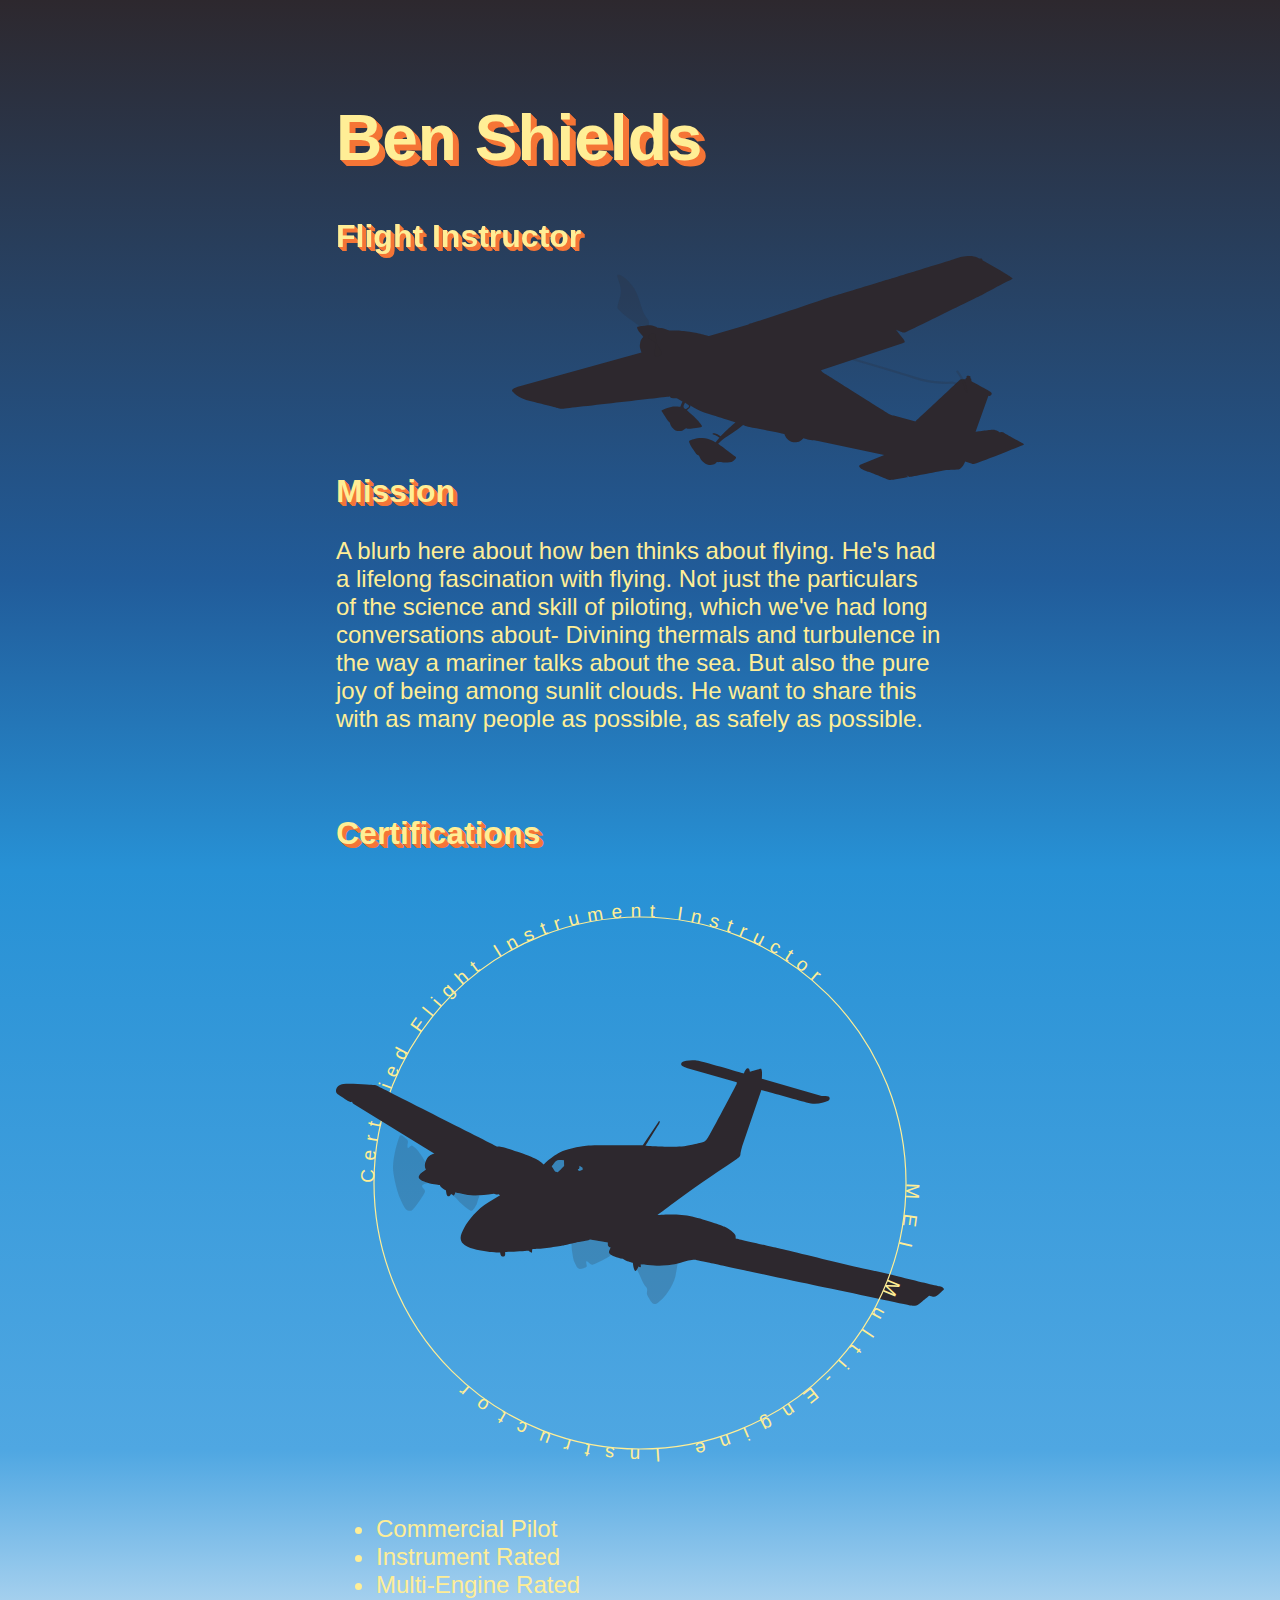
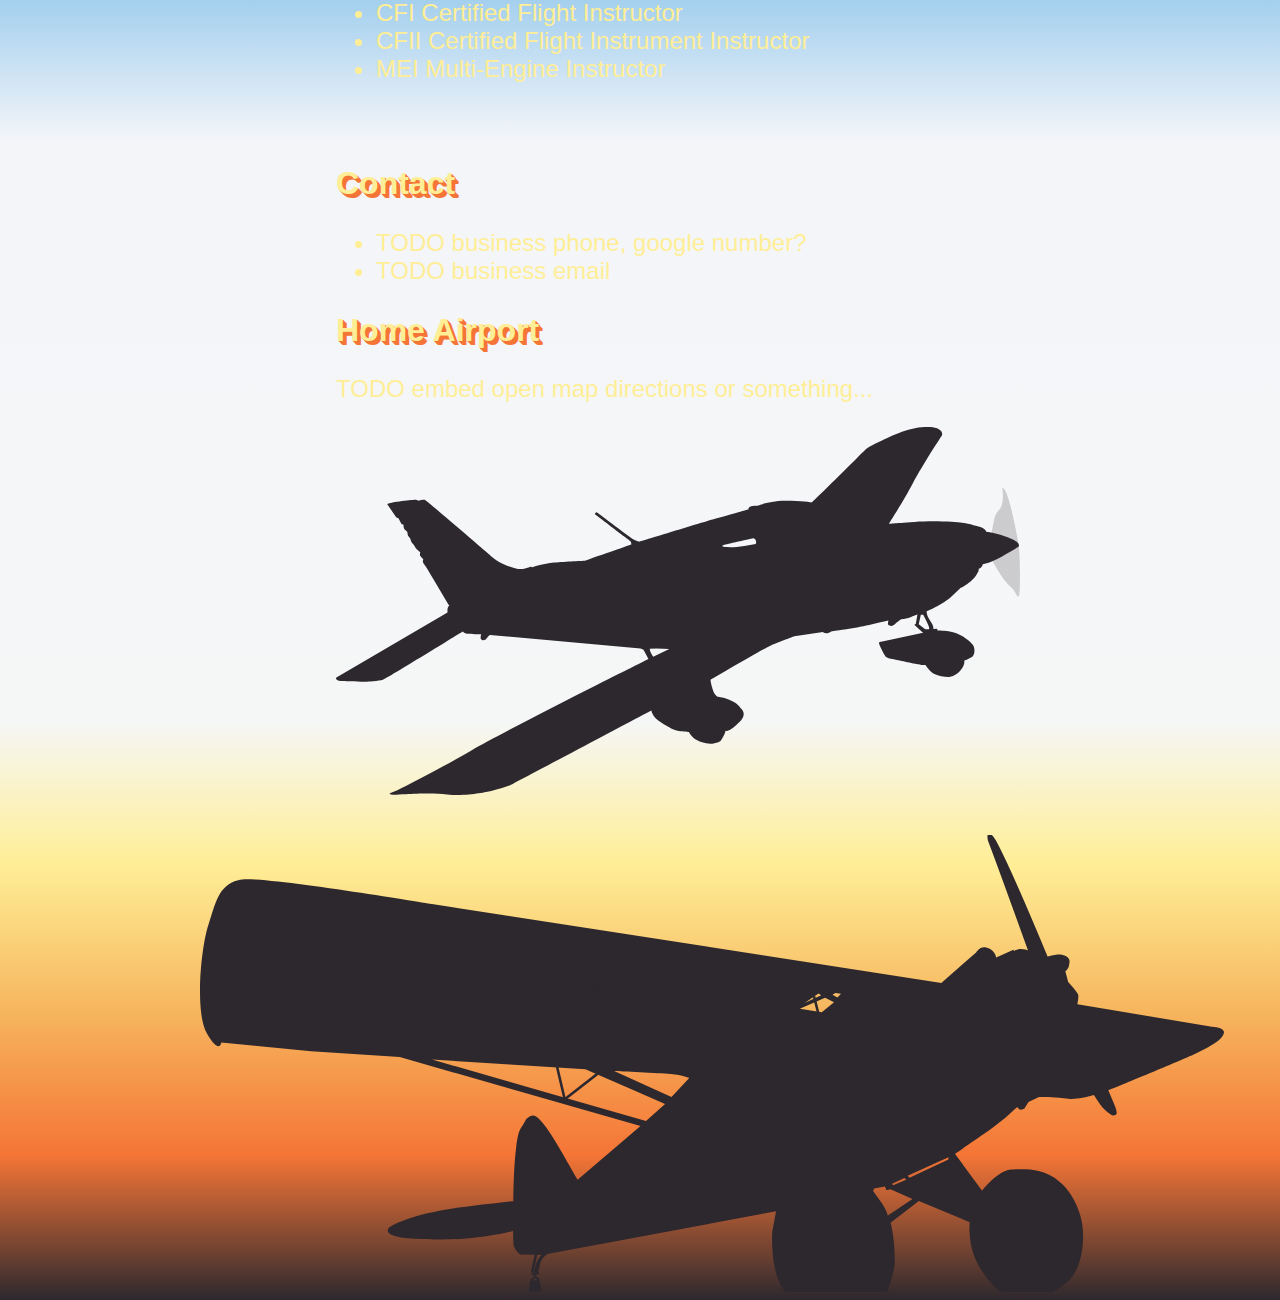
==== index.html @ d1dc974c "fiddling around" ====
<!DOCTYPE html>
<html>
    <head>
        <meta charset="utf-8">
        <title>Clouds</title>
        <script src="../d3/d3.min.js"></script>
        <link href="index.css" rel="stylesheet"></style>
    </head>

    <svg width="0" height="0"> 
        <filter id="cloud-light">
            <feTurbulence type="fractalNoise" baseFrequency=".01" numOctaves="4" seed="4"/>
            <feDisplacementMap in="SourceGraphic" scale="170" />
        </filter>
        <filter id="cloud-dim">
            <feTurbulence type="fractalNoise" baseFrequency=".01" numOctaves="2" seed="4"/>
            <feDisplacementMap in="SourceGraphic" scale="150" />
        </filter>
        <filter id="cloud-dark">
            <feTurbulence type="fractalNoise" baseFrequency=".01" numOctaves="1" seed="4"/>
            <feDisplacementMap in="SourceGraphic" scale="100" />
        </filter>
    </svg>
    


    <main>
        <header>
            <h1>Ben Shields</h1>
            <h2>Flight Instructor</h2>
            
            <div class="cloud light"></div>
            <div class="cloud dim"></div>

            <!-- <image class="flying" src="cessna-172-skyhawk.svg"></image> -->
        </header>
        
        <image class="flying" src="cessna-172-skyhawk.svg"></image>
        
        <section>
            <h2>Mission</h2>
            <p> A blurb here about how ben thinks about flying.
                He's had a lifelong fascination with flying.
                Not just the particulars of the science and skill of piloting, which we've had long conversations about-
                Divining thermals and turbulence in the way a mariner talks about the sea.
                But also the pure joy of being among sunlit clouds.
                He want to share this with as many people as possible, as safely as possible.
            </p>
        </section>

        <section class="certifications">
            <h2>Certifications</h2>
            <svg viewBox="0 0 512 512">
                <path id="uppercircle" d="M 32,256 A 80 80 45 0 1 480, 256"></path>
                
                <text x="0" y="20" textLength="100%">
                    <textPath href="#uppercircle" lengthAdjust="spacing">
                        Certified Flight Instrument Instructor
                    </textPath>
                </text>
                <image 
                    x="0", y="0",
                    width="100%", height="100%",
                    preserveAspectRatio="xMidYMid",
                    href="piper-pa-44-seminole.svg">

                </image>
                <path id="lowercircle" d="M 480,256 A 80 80 45 1 1 32,256"></path>
                <text x="0" y="20" textLength="100%">
                    <textPath href="#lowercircle" lengthAdjust="spacing">
                        MEI Multi-Engine Instructor
                    </textPath>
                </text>
                <defs>
                    <path id="test" d="M 6,10 A 6 4 10 1 1 14,10"></path>
                </defs>
            </svg>
            <ul>
                <li>Commercial Pilot</li>
                <li>Instrument Rated</li>
                <li>Multi-Engine Rated</li>
                <li>CFI Certified Flight Instructor</li>
                <li>CFII Certified Flight Instrument Instructor</li>
                <li>MEI Multi-Engine Instructor</li>
            </ul>
        </section>

        <!-- <image class="flying2" src="piper-pa-44-seminole.svg"></image> -->

        <section>
            <h2>Contact</h2>
            <ul>
                <li>TODO business phone, google number?</li>
                <li>TODO business email</li>
            </ul>
            <h2>Home Airport</h2>
            <p>TODO embed open map directions or something...</p>
            <image class="flying2" src="piper-PA28-181-archer.svg"></image>
        </section>
    </main>

    <footer>
        <image class="landed" src="piper-j3-cub.svg" ></image>
    </footer>

    <script type="module">
        //
    </script>
</html>
---- index.css ----
/* Cloud parameters */
:root {
    --cloud-size: 40vw;
    --cloud-period: 45000ms;
    --cloud-fluffy: 2em;
    --cloud-bright: #FFFF;
    --cloud-dim: #5557;
    /* --cloud-dim: #ffee96ff;
    --cloud-bright: #f5753677; */
}

/* */
main {
    font-family: Impact, Haettenschweiler, 'Arial Narrow Bold', sans-serif;
    color:#ffee96;
}
header, section {
    max-width: 38rem;
    padding: 2rem;
    margin: auto;
    padding-bottom: 0;
}/* thanks jrl.ninja */
header {
    position: sticky;
    top: 0;
    right: 0;
    margin-bottom: 10em;
}
footer {
    overflow: hidden;
}
h1 {
    font-style: bold, italic;
    text-shadow: #f57536 1px 1px, #f57536 2px 2px, #f57536 3px 3px, #f57536 4px 4px, #f57536 5px 5px, #f57536 6px 6px;
    font-size: 4em;
}
h2 {
    font-style: bold, italic;
    text-shadow: #f57536 1px 1px, #f57536 2px 2px, #f57536 3px 3px, #f57536 4px 4px;
    font-size: 2em;
}
p, ul {
    font-size: 1.5em;
}
body {
    /* width: 100vw; */
    background: linear-gradient(180deg,
        #2d282e 0%,
        #215c9a 20%,
        #2791d5 30%,
        #4fa7e2 50%,
        #f3f5f9 60%,
        #f5f7f7 80%,
        #ffee96 85%,
        #f6b65e 90%,
        #f57536 95%,
        #2d282e 100%
    );
    overflow-x: hidden;
}

/* SVG stuff */
.flying {
    width: 40vw;
    height: auto;
    position: absolute;
    right: 20vw;
    top: 20vw;
}
.flying {
    width: 40vw;
    height: auto;
    z-index: 1000;
}
.landed {
    width: 80vw;
    height: auto;
    position: relative;
    right: -15vw;
    bottom: -4vh;
}
textPath {
    fill : #ffee96;
}
path {
    fill: none;
    stroke: #ffee96;
}

/* The CSS part of the procedural single div cloud stuff */
/* Fair warning; these clouds hate your CPU and all it's little baby GPU cores. */
.cloud {
    border-radius: 50%;
    width: var(--cloud-size);
    height: calc( var(--cloud-size) * 0.5);
    position: absolute;
    top: 10vw;
    /* left: calc( var(--cloud-size) * -1.0); */
    /*- 100vw ); */
    z-index: 0;
    background-color: transparent;
}
.light {
    box-shadow: 100vw 0vw 2em 0px #FFF;
    filter: url(#cloud-light);
    animation-duration: var(--cloud-period);
    animation-name: drift;
    animation-iteration-count: infinite;
    animation-timing-function: linear;
}
@keyframes drift {
    from {
        box-shadow: 50vw 0vw 2em 0px var(--cloud-bright);
        left: -50vw;
        /* left: calc( var(--cloud-size) * -1.0 ); */
    }
    to {
        box-shadow: 100vw 0vw 2em 0px var(--cloud-bright);
        left: 0vw;
        /* left: calc( 70vw + var(--cloud-size) ); */
    }
}
.dim {
    /* box-shadow: 100vw 5vw 2em -60px #7777; */
    filter: url(#cloud-dim);
    animation-duration: var(--cloud-period);
    animation-name: dim-drift;
    animation-iteration-count: infinite;
    animation-timing-function: linear;
}
@keyframes dim-drift {
    from {
        box-shadow: 50vw 5vw 2em -60px var(--cloud-dim);
        left: -50vw;
    }
    to {
        box-shadow: 100vw 5vw 2em -60px var(--cloud-dim);
        left: 0vw
    }
}
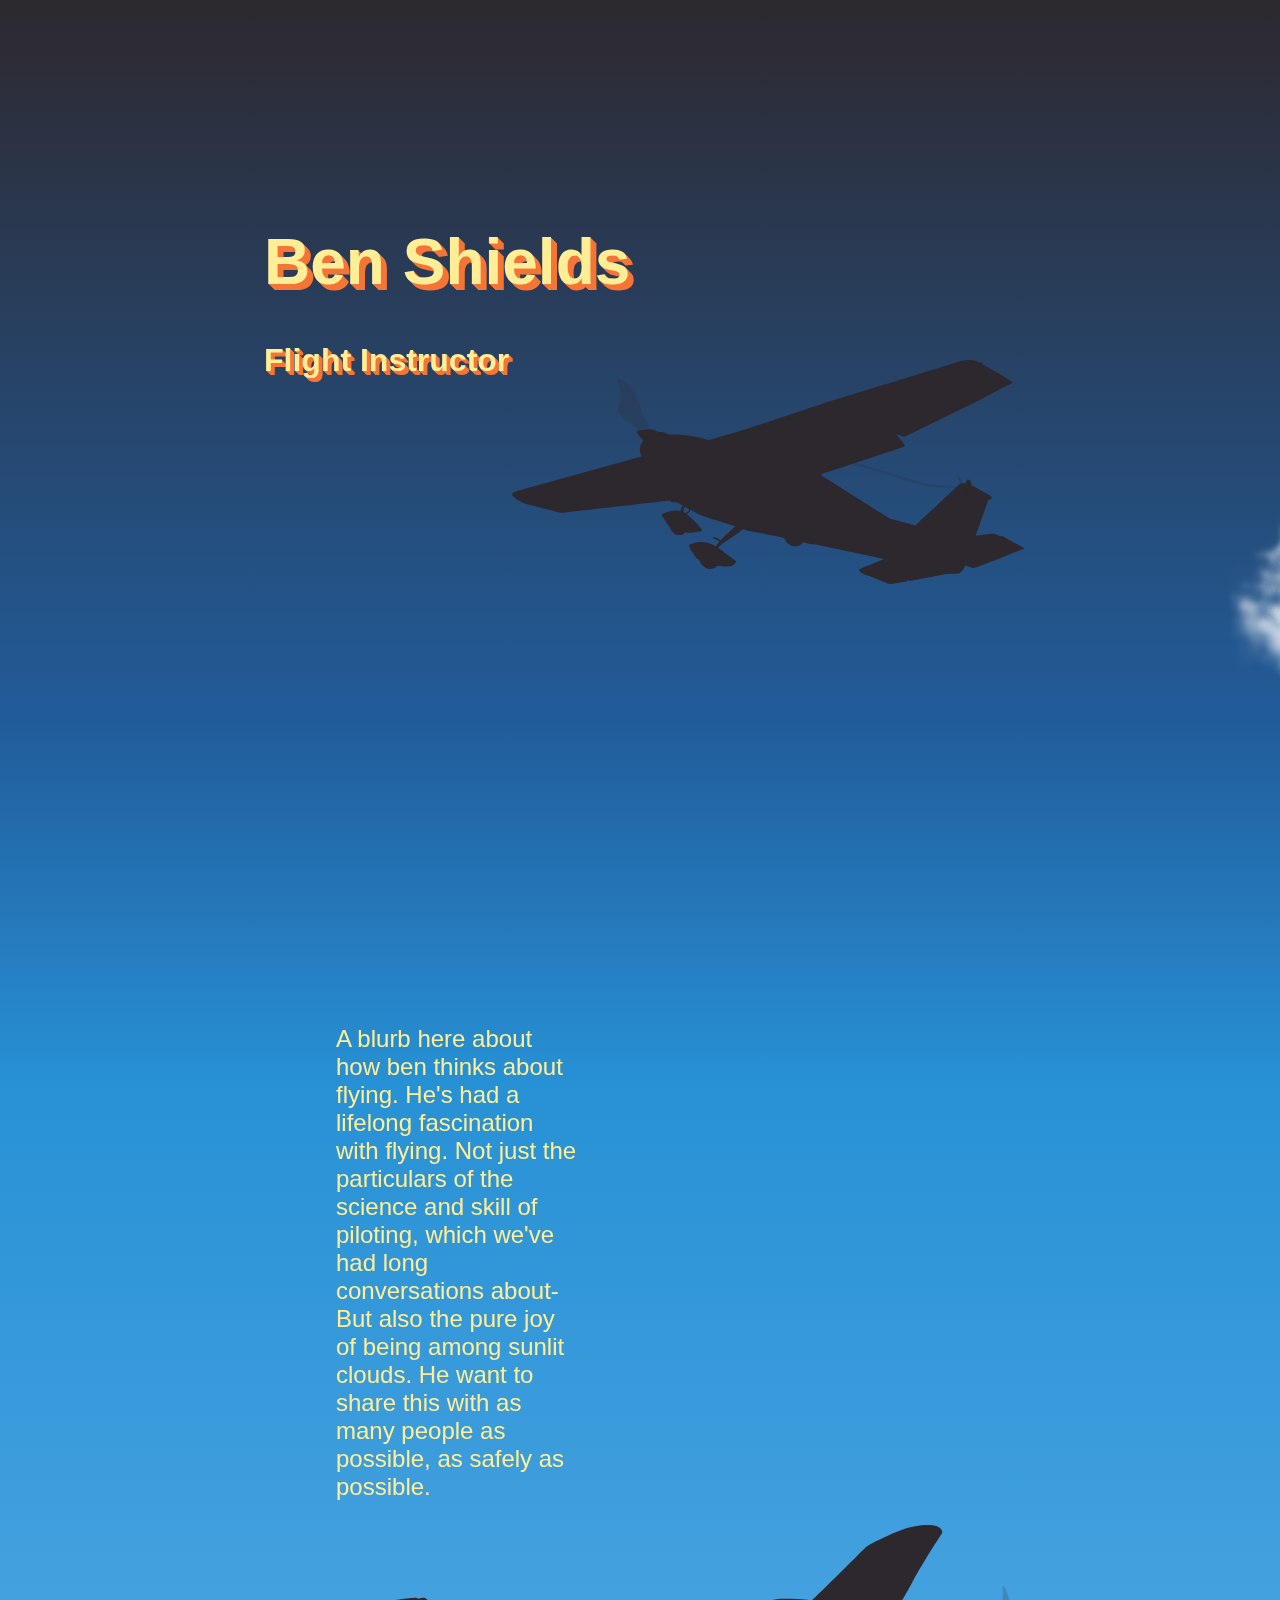
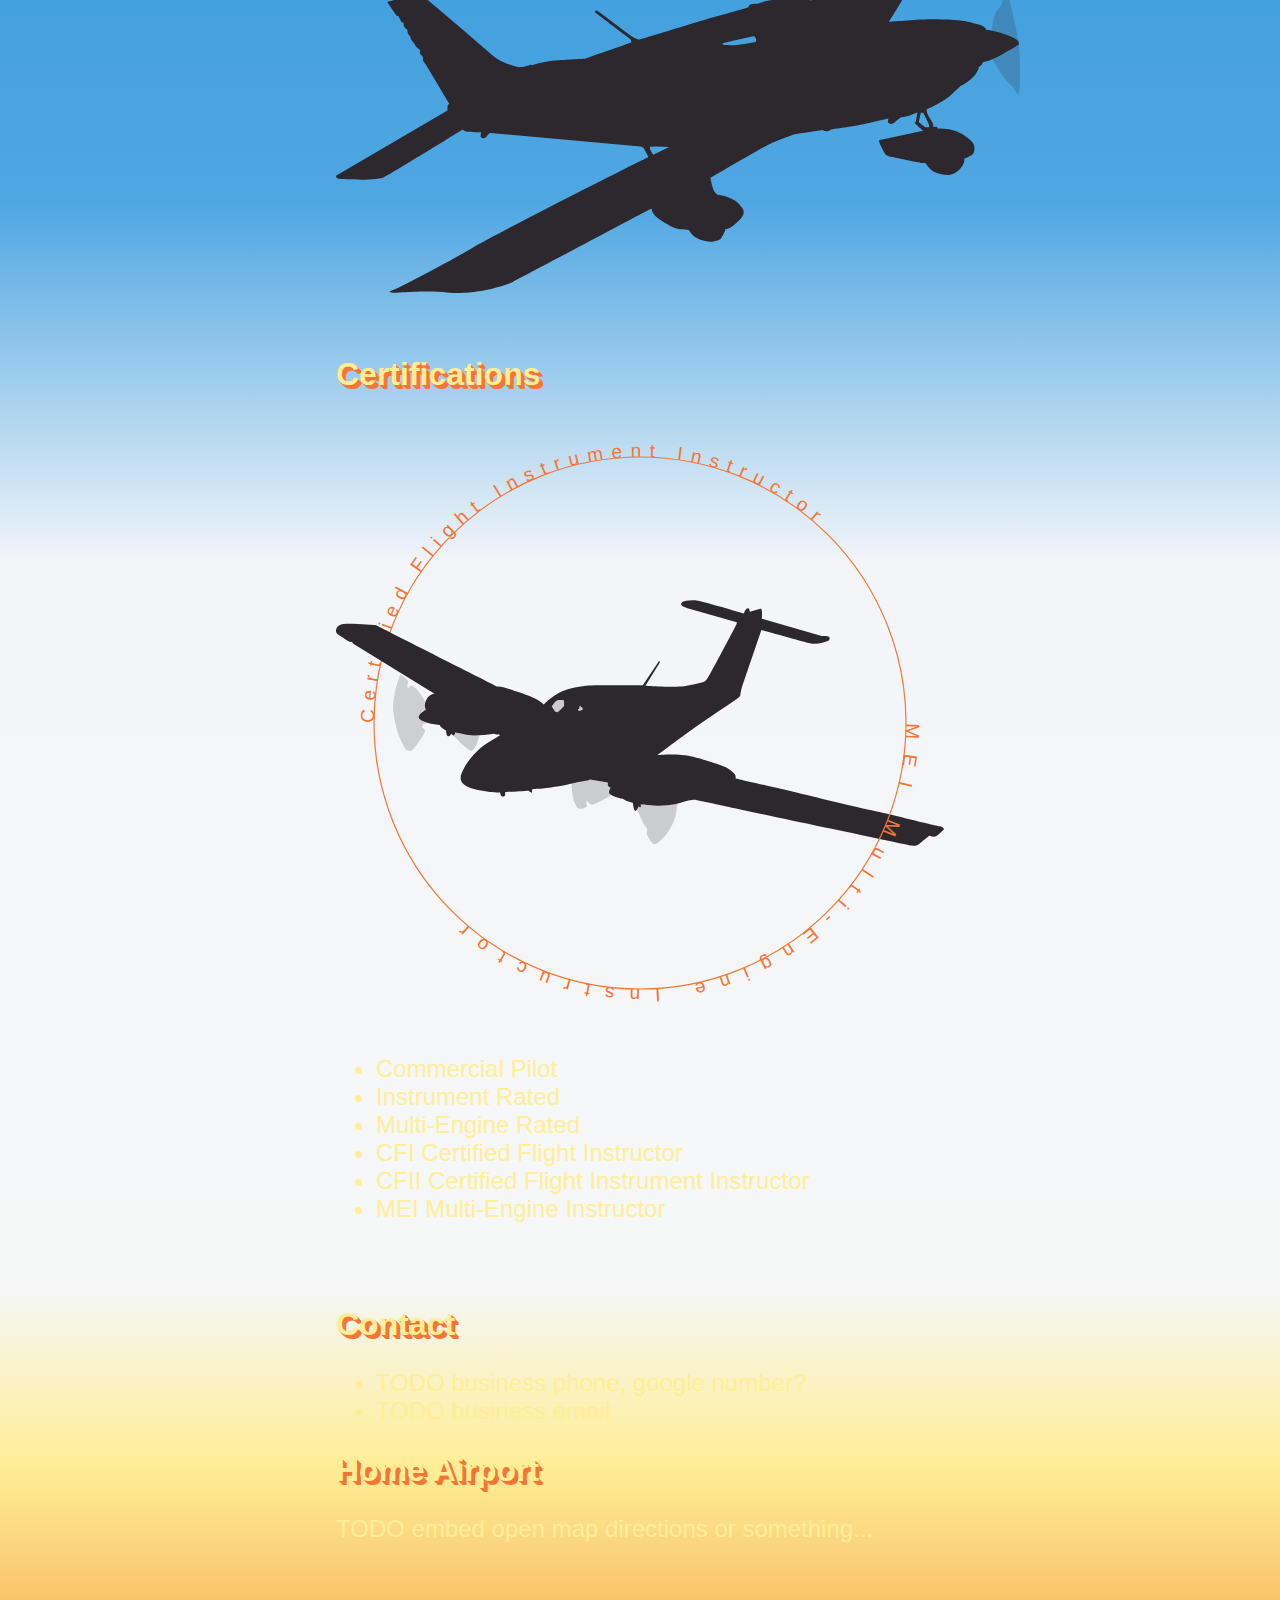
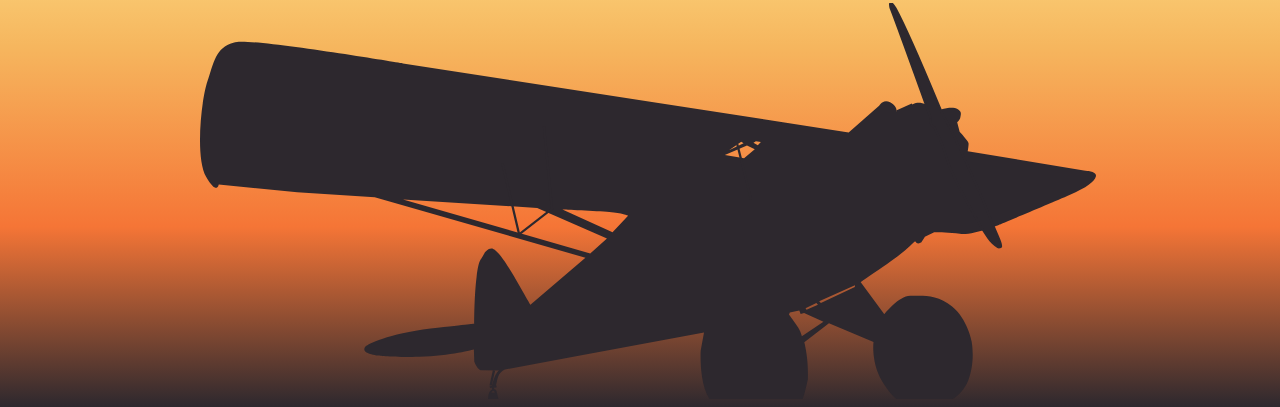
==== commit ae34e735: "full screen header, fiddling" ====
--- a/index.html
+++ b/index.html
@@ -26,38 +26,41 @@
 
     <main>
         <header>
-            <h1>Ben Shields</h1>
-            <h2>Flight Instructor</h2>
+            
+            <div class="title">
+                <h1>Ben Shields</h1>
+                <h2>Flight Instructor</h2>
+            </div>
             
             <div class="cloud light"></div>
             <div class="cloud dim"></div>
-
-            <!-- <image class="flying" src="cessna-172-skyhawk.svg"></image> -->
+            <a href="#mission">
+                <image src="cessna-172-skyhawk.svg"></image>
+            </a>
         </header>
-        
-        <image class="flying" src="cessna-172-skyhawk.svg"></image>
-        
-        <section>
-            <h2>Mission</h2>
+                
+        <section id="mission">
+            <!-- <h2>Mission</h2> -->
             <p> A blurb here about how ben thinks about flying.
                 He's had a lifelong fascination with flying.
                 Not just the particulars of the science and skill of piloting, which we've had long conversations about-
-                Divining thermals and turbulence in the way a mariner talks about the sea.
                 But also the pure joy of being among sunlit clouds.
                 He want to share this with as many people as possible, as safely as possible.
             </p>
+            <image src="piper-PA28-181-archer.svg"></image>
         </section>
 
         <section class="certifications">
             <h2>Certifications</h2>
             <svg viewBox="0 0 512 512">
+
                 <path id="uppercircle" d="M 32,256 A 80 80 45 0 1 480, 256"></path>
-                
                 <text x="0" y="20" textLength="100%">
                     <textPath href="#uppercircle" lengthAdjust="spacing">
                         Certified Flight Instrument Instructor
                     </textPath>
                 </text>
+                
                 <image 
                     x="0", y="0",
                     width="100%", height="100%",
@@ -65,16 +68,15 @@
                     href="piper-pa-44-seminole.svg">
 
                 </image>
+                
                 <path id="lowercircle" d="M 480,256 A 80 80 45 1 1 32,256"></path>
                 <text x="0" y="20" textLength="100%">
                     <textPath href="#lowercircle" lengthAdjust="spacing">
                         MEI Multi-Engine Instructor
                     </textPath>
                 </text>
-                <defs>
-                    <path id="test" d="M 6,10 A 6 4 10 1 1 14,10"></path>
-                </defs>
             </svg>
+
             <ul>
                 <li>Commercial Pilot</li>
                 <li>Instrument Rated</li>
@@ -85,9 +87,7 @@
             </ul>
         </section>
 
-        <!-- <image class="flying2" src="piper-pa-44-seminole.svg"></image> -->
-
-        <section>
+        <section id="contact">
             <h2>Contact</h2>
             <ul>
                 <li>TODO business phone, google number?</li>
@@ -95,12 +95,11 @@
             </ul>
             <h2>Home Airport</h2>
             <p>TODO embed open map directions or something...</p>
-            <image class="flying2" src="piper-PA28-181-archer.svg"></image>
         </section>
     </main>
 
     <footer>
-        <image class="landed" src="piper-j3-cub.svg" ></image>
+        <image src="piper-j3-cub.svg" ></image>
     </footer>
 
     <script type="module">
--- a/index.css
+++ b/index.css
@@ -8,36 +8,99 @@
     /* --cloud-dim: #ffee96ff;
     --cloud-bright: #f5753677; */
 }
-
-/* */
-main {
+html {
+    scroll-behavior: smooth;
     font-family: Impact, Haettenschweiler, 'Arial Narrow Bold', sans-serif;
     color:#ffee96;
+    
 }
-header, section {
+section {
     max-width: 38rem;
     padding: 2rem;
     margin: auto;
     padding-bottom: 0;
 }/* thanks jrl.ninja */
+
+/* header */
 header {
+    width: 100%;
+    height: 100vh;
+}
+header > div.title {
     position: sticky;
-    top: 0;
+    top: 25vh;
+    margin-left: 20vw; /* left: 20vw; */
+    z-index: 2;
+}
+/* add cloud in front */
+header img {
+    position:absolute;
+    top: 40vh;
+    left: 40vw;
+    z-index: 4;
+    width: 40vw;
+    height: auto;
+    animation-duration: 5000ms;
+    animation-name: floating;
+    animation-iteration-count: infinite;
+    animation-timing-function: ease-in-out;
+    animation-direction: alternate-reverse;
+}
+@keyframes floating {
+    from {top: 40vh;}
+    50% {top: 42vh;}
+    to {top: 40vh;}
+}
+/* add cloud in back */
+
+/* mission statement */
+section#mission > p {
+    /* border-radius: 50%;
+    color: #2d282e;
+    background-color: #ffee96;
+    border-color: #f57536;
+    border-style: solid;
+    border-width: 0 1rem 1rem 0; */
+    position: relative;
+    left: 0;
+    top:0;
+    width:40%;
+    z-index: 2;
+}
+section#mission > img {
+    position: relative;
     right: 0;
-    margin-bottom: 10em;
+    bottom: 0;
+    z-index: 1;
+
 }
-footer {
-    overflow: hidden;
+textPath {
+    fill : #f57536;
 }
+path {
+    fill: none;
+    stroke: #f57536;
+}
+
 h1 {
     font-style: bold, italic;
-    text-shadow: #f57536 1px 1px, #f57536 2px 2px, #f57536 3px 3px, #f57536 4px 4px, #f57536 5px 5px, #f57536 6px 6px;
     font-size: 4em;
+    text-shadow: 
+        #f57536 1px 1px,
+        #f57536 2px 2px,
+        #f57536 3px 3px,
+        #f57536 4px 4px,
+        #f57536 5px 5px,
+        #f57536 6px 6px;
 }
 h2 {
     font-style: bold, italic;
-    text-shadow: #f57536 1px 1px, #f57536 2px 2px, #f57536 3px 3px, #f57536 4px 4px;
     font-size: 2em;
+    text-shadow:
+        #f57536 1px 1px,
+        #f57536 2px 2px,
+        #f57536 3px 3px,
+        #f57536 4px 4px;
 }
 p, ul {
     font-size: 1.5em;
@@ -56,35 +119,19 @@
         #f57536 95%,
         #2d282e 100%
     );
+    scroll-behavior: smooth;
     overflow-x: hidden;
 }
 
-/* SVG stuff */
-.flying {
-    width: 40vw;
-    height: auto;
-    position: absolute;
-    right: 20vw;
-    top: 20vw;
+footer {
+    overflow: hidden;
 }
-.flying {
-    width: 40vw;
-    height: auto;
-    z-index: 1000;
-}
-.landed {
-    width: 80vw;
+footer > img {
+    width: 70vw;
     height: auto;
     position: relative;
-    right: -15vw;
+    left: 15vw;
     bottom: -4vh;
-}
-textPath {
-    fill : #ffee96;
-}
-path {
-    fill: none;
-    stroke: #ffee96;
 }
 
 /* The CSS part of the procedural single div cloud stuff */
@@ -94,7 +141,7 @@
     width: var(--cloud-size);
     height: calc( var(--cloud-size) * 0.5);
     position: absolute;
-    top: 10vw;
+    top: 40vw;
     /* left: calc( var(--cloud-size) * -1.0); */
     /*- 100vw ); */
     z-index: 0;
@@ -137,4 +184,4 @@
         box-shadow: 100vw 5vw 2em -60px var(--cloud-dim);
         left: 0vw
     }
-}+}
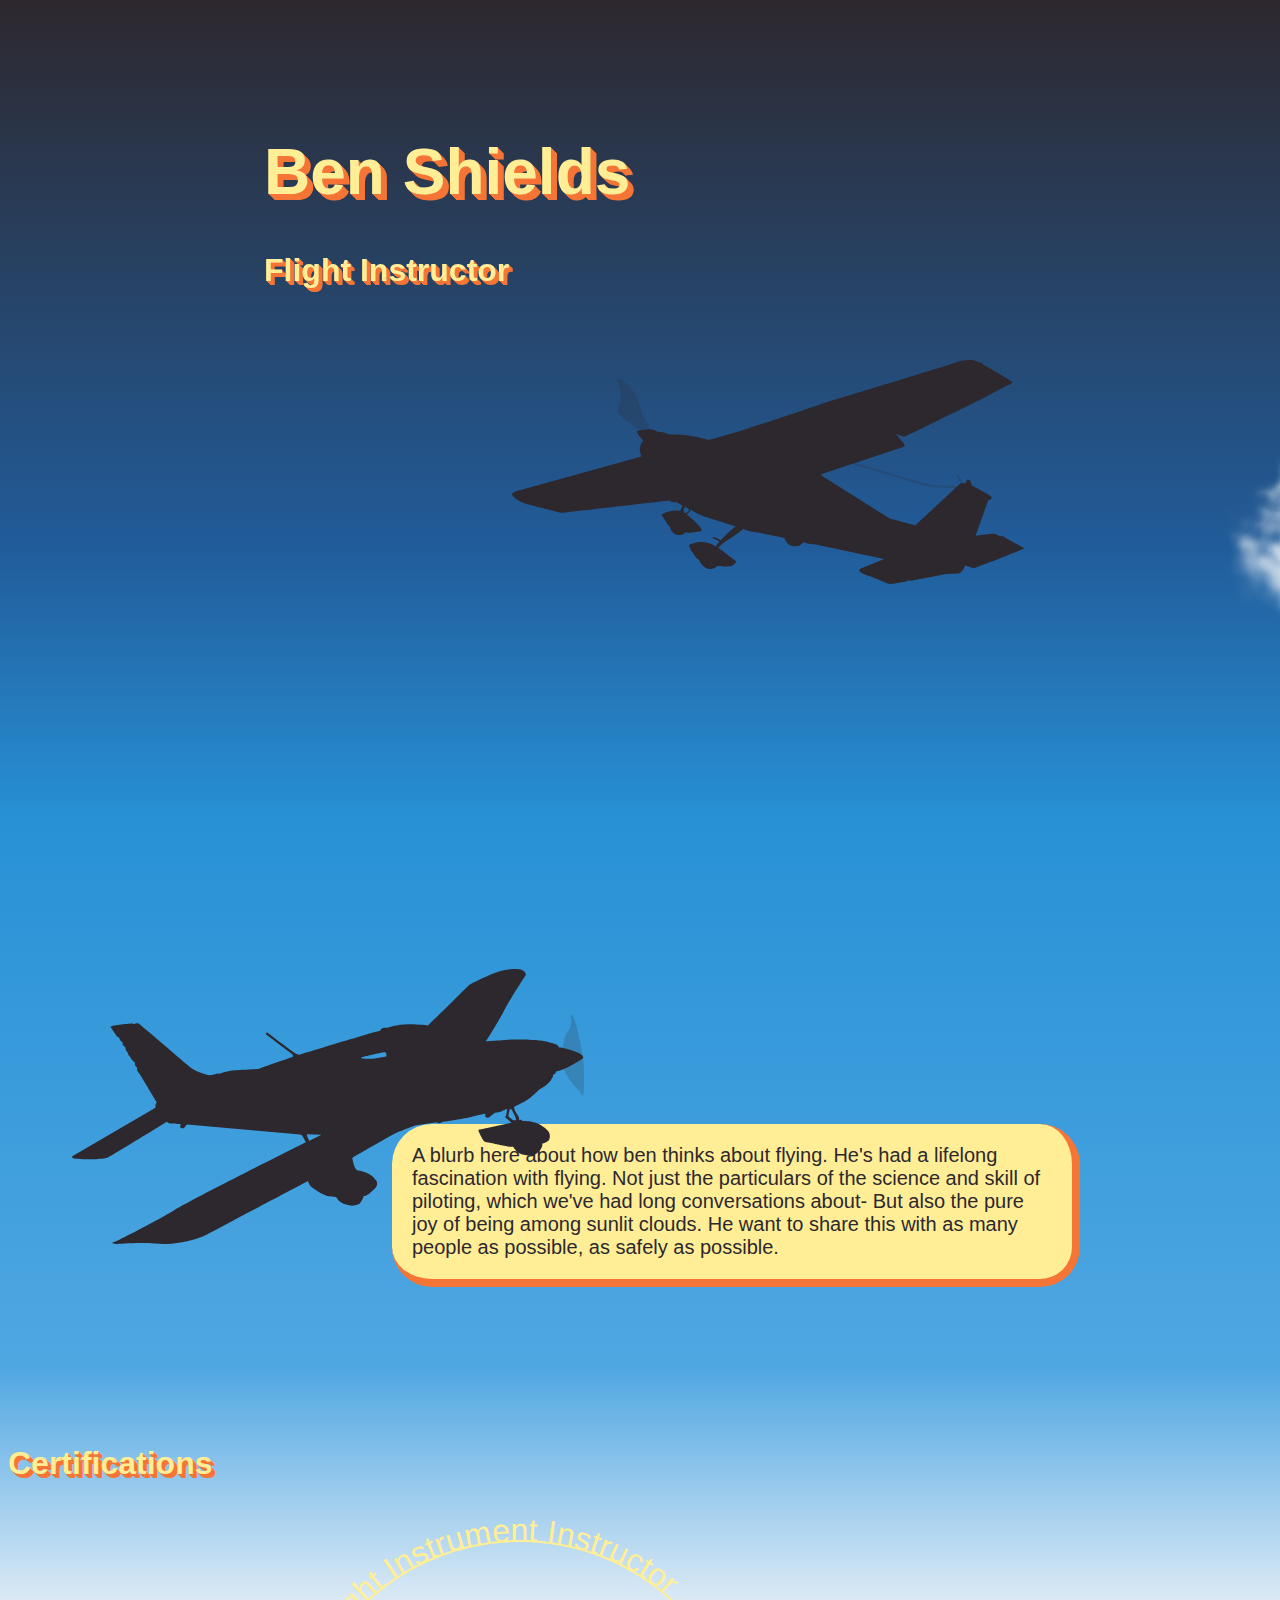
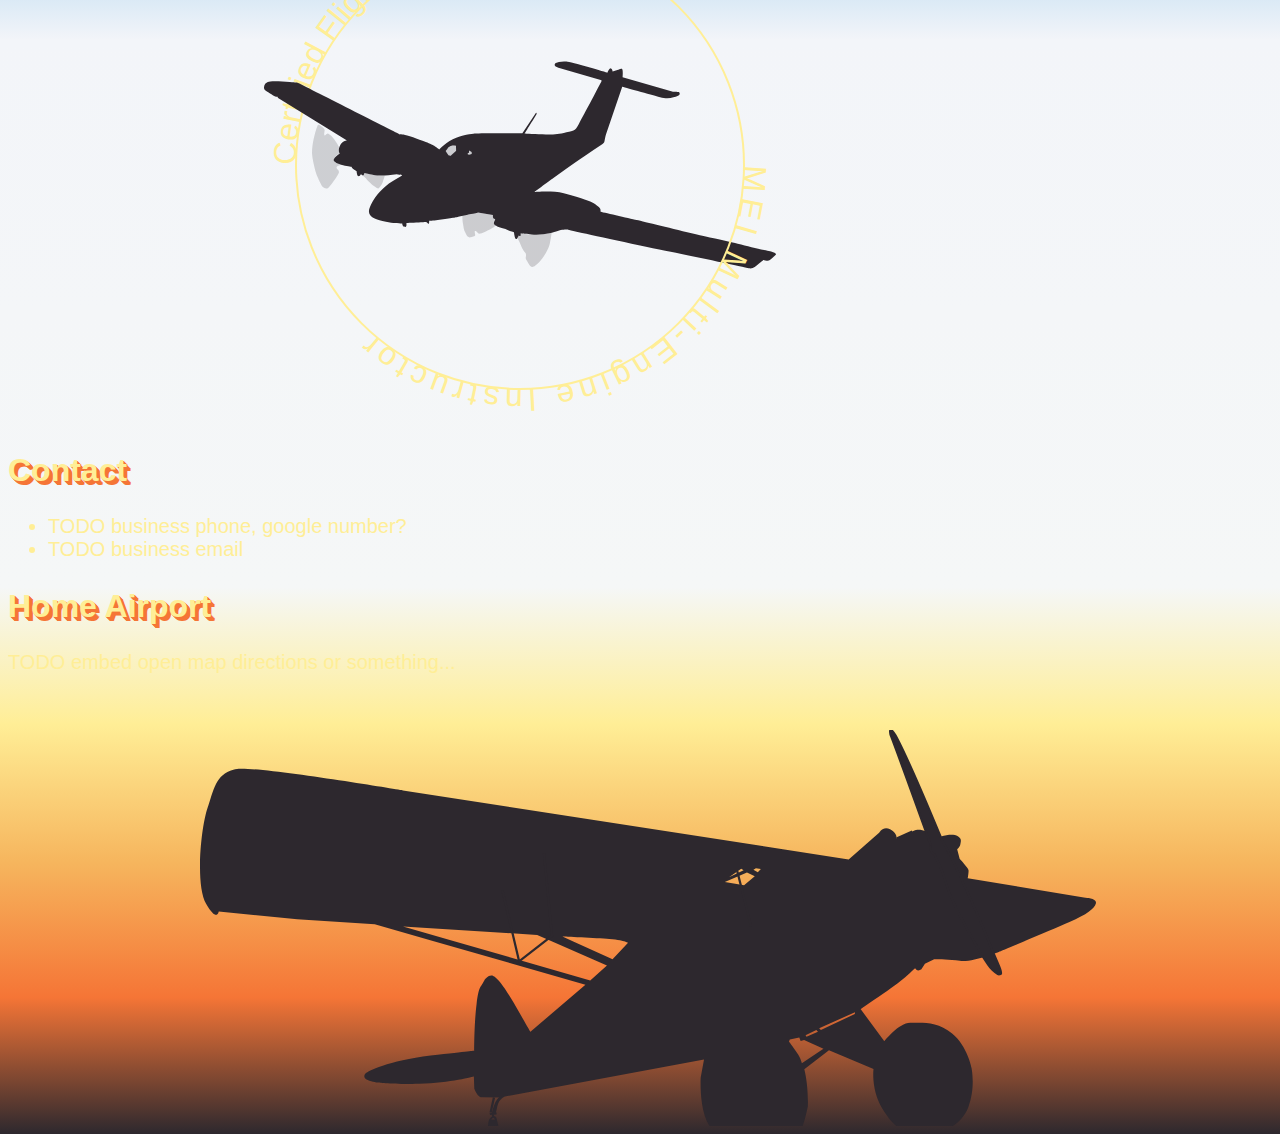
==== commit 061c07e0: "moving stuff around" ====
--- a/index.html
+++ b/index.html
@@ -26,7 +26,6 @@
 
     <main>
         <header>
-            
             <div class="title">
                 <h1>Ben Shields</h1>
                 <h2>Flight Instructor</h2>
@@ -50,9 +49,34 @@
             <image src="piper-PA28-181-archer.svg"></image>
         </section>
 
-        <section class="certifications">
+        <section id="certifications">
             <h2>Certifications</h2>
-            <svg viewBox="0 0 512 512">
+            <svg viewBox="0 0 256 256">
+
+                <path id="uppercircle" d="M 16,128 A 40 40 0 0 1 240, 128"></path>
+                <text x="0" y="20" textLength="100%">
+                    <textPath href="#uppercircle" lengthAdjust="spacing">
+                        Certified Flight Instrument Instructor
+                    </textPath>
+                </text>
+                
+                <image 
+                    x="0", y="0",
+                    width="100%", height="100%",
+                    preserveAspectRatio="xMidYMid",
+                    href="piper-pa-44-seminole.svg">
+
+                </image>
+                
+                <path id="lowercircle" d="M 240,128 A 40 40 0 1 1 16,128"></path>
+                <text x="0" y="20" textLength="100%">
+                    <textPath href="#lowercircle" lengthAdjust="spacing">
+                        MEI Multi-Engine Instructor
+                    </textPath>
+                </text>
+            </svg>
+            
+            <!--<svg viewBox="0 0 512 512">
 
                 <path id="uppercircle" d="M 32,256 A 80 80 45 0 1 480, 256"></path>
                 <text x="0" y="20" textLength="100%">
@@ -75,16 +99,16 @@
                         MEI Multi-Engine Instructor
                     </textPath>
                 </text>
-            </svg>
+            </svg>-->
 
-            <ul>
+            <!-- <ul>
                 <li>Commercial Pilot</li>
                 <li>Instrument Rated</li>
                 <li>Multi-Engine Rated</li>
                 <li>CFI Certified Flight Instructor</li>
                 <li>CFII Certified Flight Instrument Instructor</li>
                 <li>MEI Multi-Engine Instructor</li>
-            </ul>
+            </ul> -->
         </section>
 
         <section id="contact">
--- a/index.css
+++ b/index.css
@@ -14,72 +14,12 @@
     color:#ffee96;
     
 }
-section {
-    max-width: 38rem;
-    padding: 2rem;
-    margin: auto;
-    padding-bottom: 0;
-}/* thanks jrl.ninja */
-
-/* header */
-header {
-    width: 100%;
-    height: 100vh;
-}
-header > div.title {
-    position: sticky;
-    top: 25vh;
-    margin-left: 20vw; /* left: 20vw; */
-    z-index: 2;
-}
-/* add cloud in front */
-header img {
-    position:absolute;
-    top: 40vh;
-    left: 40vw;
-    z-index: 4;
-    width: 40vw;
-    height: auto;
-    animation-duration: 5000ms;
-    animation-name: floating;
-    animation-iteration-count: infinite;
-    animation-timing-function: ease-in-out;
-    animation-direction: alternate-reverse;
-}
-@keyframes floating {
-    from {top: 40vh;}
-    50% {top: 42vh;}
-    to {top: 40vh;}
-}
-/* add cloud in back */
-
-/* mission statement */
-section#mission > p {
-    /* border-radius: 50%;
-    color: #2d282e;
-    background-color: #ffee96;
-    border-color: #f57536;
-    border-style: solid;
-    border-width: 0 1rem 1rem 0; */
-    position: relative;
-    left: 0;
-    top:0;
-    width:40%;
-    z-index: 2;
-}
-section#mission > img {
-    position: relative;
-    right: 0;
-    bottom: 0;
-    z-index: 1;
-
-}
 textPath {
-    fill : #f57536;
+    fill : #ffee96;
 }
 path {
     fill: none;
-    stroke: #f57536;
+    stroke: #ffee96;
 }
 
 h1 {
@@ -103,7 +43,11 @@
         #f57536 4px 4px;
 }
 p, ul {
-    font-size: 1.5em;
+    font-size: 1.25em;
+    /* max-width: 40rem;
+    padding: 2rem;
+    margin: auto;
+    padding-bottom: 0; */
 }
 body {
     /* width: 100vw; */
@@ -122,6 +66,96 @@
     scroll-behavior: smooth;
     overflow-x: hidden;
 }
+/* section {
+    max-width: 40rem;
+    padding: 2rem;
+    margin: auto;
+    padding-bottom: 0;
+} */ /* thanks jrl.ninja */
+
+/* header */
+header {
+    width: 100%;
+    height: 100vh;
+}
+header > div.title {
+    position: sticky;
+    top: 15vh;
+    margin-left: 20vw; /* left: 20vw; */
+    z-index: 2;
+}
+/* add cloud in front */
+header img {
+    position: absolute;
+    top: 40vh;
+    left: 40vw;
+    z-index: 4;
+    width: 40vw;
+    height: auto;
+    animation-duration: 5000ms;
+    animation-name: floating;
+    animation-iteration-count: infinite;
+    animation-timing-function: ease-in-out;
+    animation-direction: alternate-reverse;
+}
+@keyframes floating {
+    from {margin-top: 0vh;}
+    50% {margin-top: 2vh;}
+    to {margin-top: 0vh;}
+}
+/* add cloud in back */
+
+/* make all sections positioned, so the contents can be placed within them*/
+section {
+    position: relative;
+}
+
+/* mission statement */
+section#mission {
+    width: 100vw;
+    height: 50vh;
+}
+section#mission > p {
+    /* border-radius: 50%; */
+    color: #2d282e;
+    background-color: #ffee96;
+    border-color:#f57536;
+    /* background-color: var(--cloud-bright);
+    border-color: var(--cloud-dim); */
+    border-style: solid;
+    border-width: 0 0.5rem 0.5rem 0;
+    border-radius: 2em;
+    padding: 1em;
+    
+    position: absolute;
+    left: 30vw;
+    top: 15vh;
+    width: 50vw;
+    z-index: 1;
+}
+section#mission > img {
+    position: absolute;
+    left: 5vw;
+    top: 0vh;
+    width: 40vw;
+    z-index: 2;
+
+    animation-duration: 5000ms;
+    animation-name: floating;
+    animation-iteration-count: infinite;
+    animation-timing-function: ease-in-out;
+    animation-direction: alternate-reverse;
+}
+
+section#certifications {
+
+}
+section#certifications > svg {
+    position: relative;
+    left: 20vw;
+    width: 40vw;
+    height: auto;
+}
 
 footer {
     overflow: hidden;
@@ -141,9 +175,7 @@
     width: var(--cloud-size);
     height: calc( var(--cloud-size) * 0.5);
     position: absolute;
-    top: 40vw;
-    /* left: calc( var(--cloud-size) * -1.0); */
-    /*- 100vw ); */
+    top: 50vh;
     z-index: 0;
     background-color: transparent;
 }
@@ -155,33 +187,31 @@
     animation-iteration-count: infinite;
     animation-timing-function: linear;
 }
+.dim {
+    filter: url(#cloud-dim);
+    animation-name: dim-drift;
+    animation-duration: var(--cloud-period);
+    animation-timing-function: linear;
+    animation-iteration-count: infinite;
+    /* animation-play-state: ; */
+}
 @keyframes drift {
     from {
-        box-shadow: 50vw 0vw 2em 0px var(--cloud-bright);
-        left: -50vw;
-        /* left: calc( var(--cloud-size) * -1.0 ); */
+        box-shadow: 100vw 0vw 2em 0px var(--cloud-bright);
+        left: calc( (var(--cloud-size) + 100vw) * -1.0 );
     }
     to {
-        box-shadow: 100vw 0vw 2em 0px var(--cloud-bright);
-        left: 0vw;
-        /* left: calc( 70vw + var(--cloud-size) ); */
-    }
-}
-.dim {
-    /* box-shadow: 100vw 5vw 2em -60px #7777; */
-    filter: url(#cloud-dim);
-    animation-duration: var(--cloud-period);
-    animation-name: dim-drift;
-    animation-iteration-count: infinite;
-    animation-timing-function: linear;
+        box-shadow: 150vw 0vw 2em 0px var(--cloud-bright);
+        left: calc( -50vw + var(--cloud-size) );
+    }
 }
 @keyframes dim-drift {
     from {
-        box-shadow: 50vw 5vw 2em -60px var(--cloud-dim);
-        left: -50vw;
+        box-shadow: 100vw 5vw 2em -60px var(--cloud-dim);
+        left: calc( (var(--cloud-size) + 100vw) * -1.0 );
     }
     to {
-        box-shadow: 100vw 5vw 2em -60px var(--cloud-dim);
-        left: 0vw
-    }
-}
+        box-shadow: 150vw 5vw 2em -60px var(--cloud-dim);
+        left: calc( -50vw + var(--cloud-size) );
+    }
+}
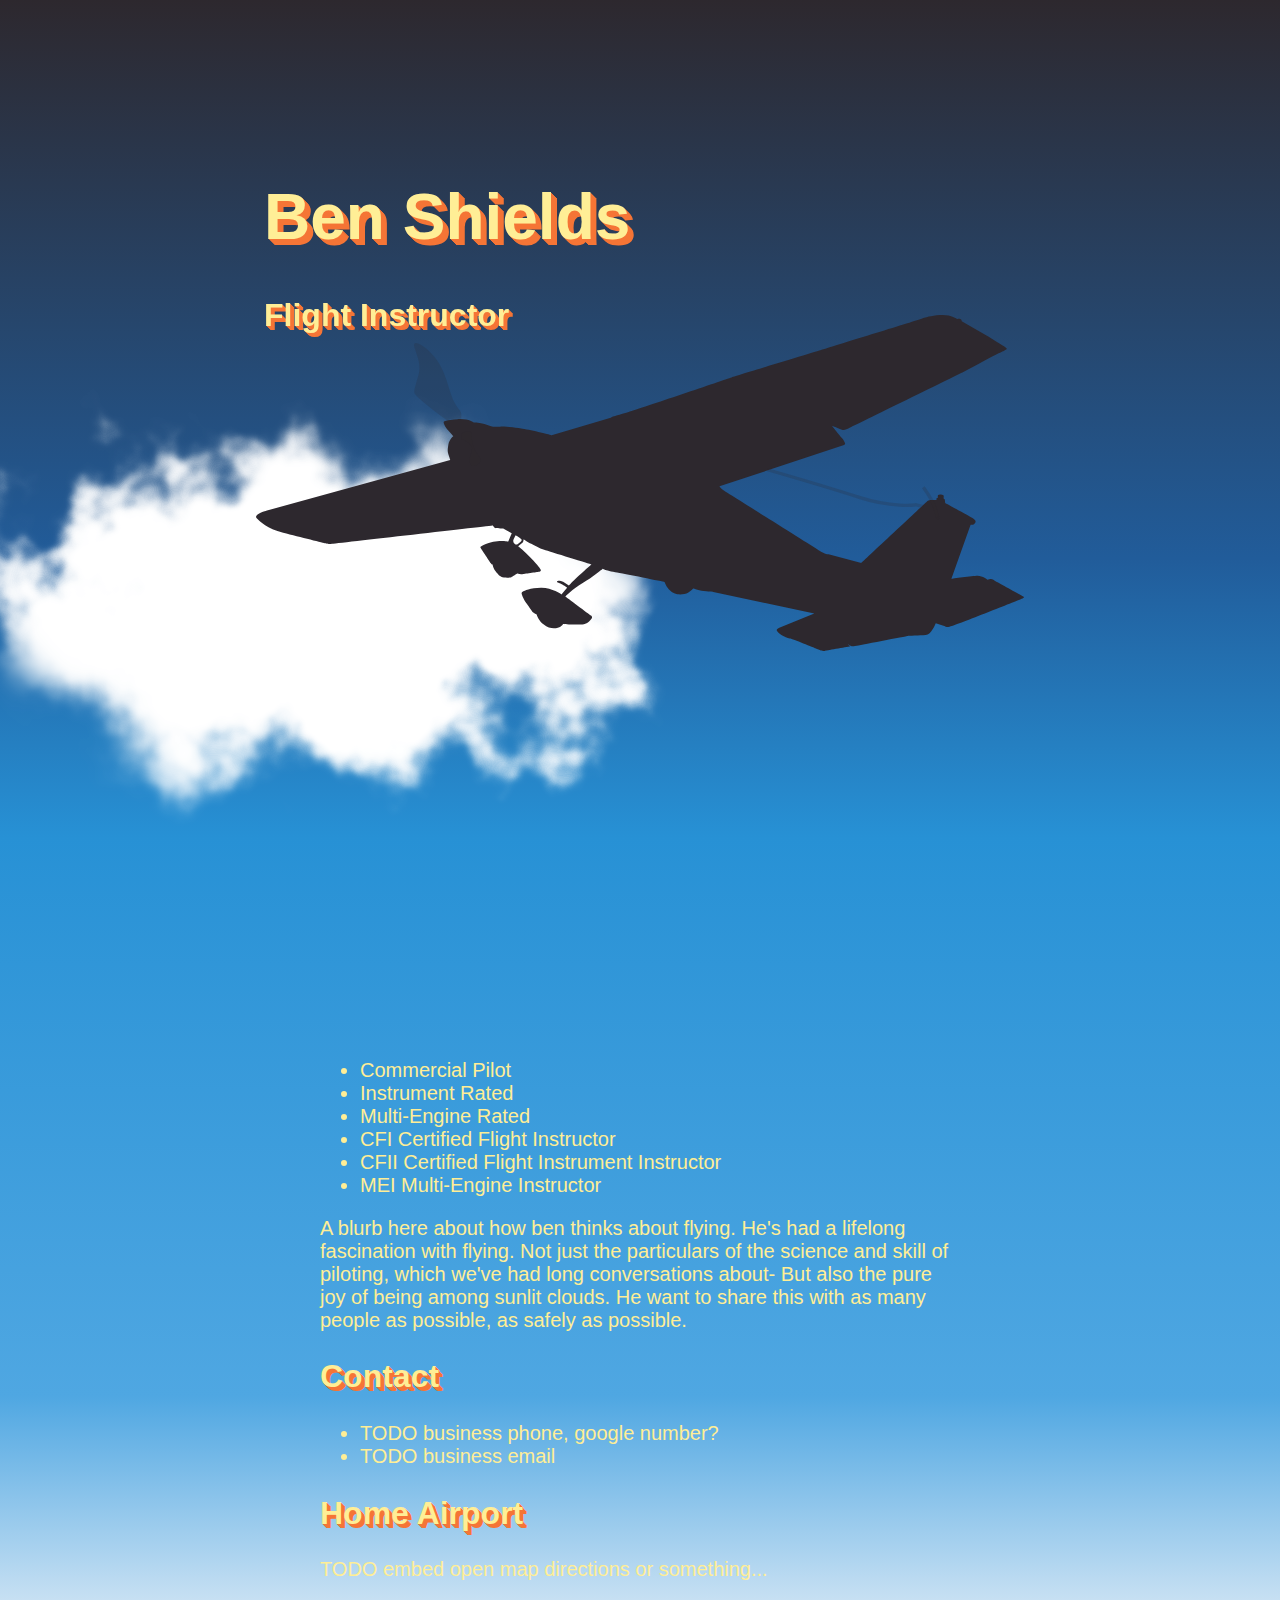
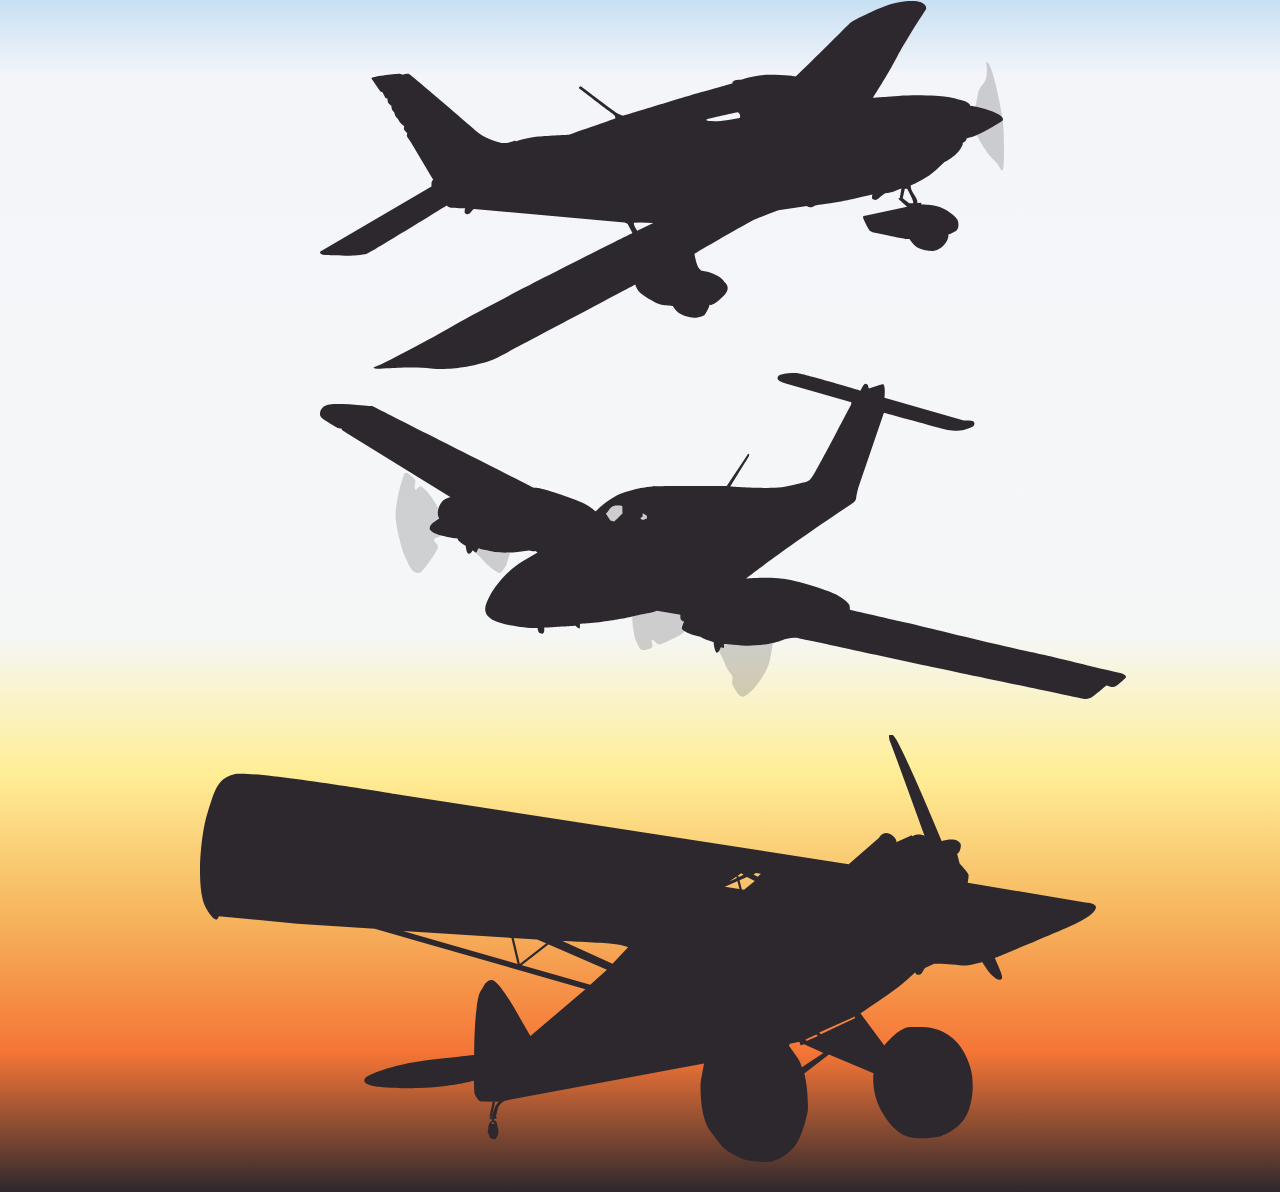
==== commit 3e8d831c: "stripping out the noise" ====
--- a/index.html
+++ b/index.html
@@ -3,27 +3,9 @@
     <head>
         <meta charset="utf-8">
         <title>Clouds</title>
-        <script src="../d3/d3.min.js"></script>
-        <link href="index.css" rel="stylesheet"></style>
+        <!-- <script src="../d3/d3.min.js"></script> -->
+        <link href="index.css" rel="stylesheet"></link>
     </head>
-
-    <svg width="0" height="0"> 
-        <filter id="cloud-light">
-            <feTurbulence type="fractalNoise" baseFrequency=".01" numOctaves="4" seed="4"/>
-            <feDisplacementMap in="SourceGraphic" scale="170" />
-        </filter>
-        <filter id="cloud-dim">
-            <feTurbulence type="fractalNoise" baseFrequency=".01" numOctaves="2" seed="4"/>
-            <feDisplacementMap in="SourceGraphic" scale="150" />
-        </filter>
-        <filter id="cloud-dark">
-            <feTurbulence type="fractalNoise" baseFrequency=".01" numOctaves="1" seed="4"/>
-            <feDisplacementMap in="SourceGraphic" scale="100" />
-        </filter>
-    </svg>
-    
-
-
     <main>
         <header>
             <div class="title">
@@ -37,81 +19,29 @@
                 <image src="cessna-172-skyhawk.svg"></image>
             </a>
         </header>
-                
+    
+        <section class="cred">
+        </section>
+
         <section id="mission">
             <!-- <h2>Mission</h2> -->
+            <ul>
+                <!-- <li><h2>CFI</h2></li>
+                <li><h2>CFII</h2></li>
+                <li><h2>MEI</h2></li> -->
+                <li>Commercial Pilot</li>
+                <li>Instrument Rated</li>
+                <li>Multi-Engine Rated</li>
+                <li>CFI Certified Flight Instructor</li>
+                <li>CFII Certified Flight Instrument Instructor</li>
+                <li>MEI Multi-Engine Instructor</li>
+            </ul>
             <p> A blurb here about how ben thinks about flying.
                 He's had a lifelong fascination with flying.
                 Not just the particulars of the science and skill of piloting, which we've had long conversations about-
                 But also the pure joy of being among sunlit clouds.
                 He want to share this with as many people as possible, as safely as possible.
             </p>
-            <image src="piper-PA28-181-archer.svg"></image>
-        </section>
-
-        <section id="certifications">
-            <h2>Certifications</h2>
-            <svg viewBox="0 0 256 256">
-
-                <path id="uppercircle" d="M 16,128 A 40 40 0 0 1 240, 128"></path>
-                <text x="0" y="20" textLength="100%">
-                    <textPath href="#uppercircle" lengthAdjust="spacing">
-                        Certified Flight Instrument Instructor
-                    </textPath>
-                </text>
-                
-                <image 
-                    x="0", y="0",
-                    width="100%", height="100%",
-                    preserveAspectRatio="xMidYMid",
-                    href="piper-pa-44-seminole.svg">
-
-                </image>
-                
-                <path id="lowercircle" d="M 240,128 A 40 40 0 1 1 16,128"></path>
-                <text x="0" y="20" textLength="100%">
-                    <textPath href="#lowercircle" lengthAdjust="spacing">
-                        MEI Multi-Engine Instructor
-                    </textPath>
-                </text>
-            </svg>
-            
-            <!--<svg viewBox="0 0 512 512">
-
-                <path id="uppercircle" d="M 32,256 A 80 80 45 0 1 480, 256"></path>
-                <text x="0" y="20" textLength="100%">
-                    <textPath href="#uppercircle" lengthAdjust="spacing">
-                        Certified Flight Instrument Instructor
-                    </textPath>
-                </text>
-                
-                <image 
-                    x="0", y="0",
-                    width="100%", height="100%",
-                    preserveAspectRatio="xMidYMid",
-                    href="piper-pa-44-seminole.svg">
-
-                </image>
-                
-                <path id="lowercircle" d="M 480,256 A 80 80 45 1 1 32,256"></path>
-                <text x="0" y="20" textLength="100%">
-                    <textPath href="#lowercircle" lengthAdjust="spacing">
-                        MEI Multi-Engine Instructor
-                    </textPath>
-                </text>
-            </svg>-->
-
-            <!-- <ul>
-                <li>Commercial Pilot</li>
-                <li>Instrument Rated</li>
-                <li>Multi-Engine Rated</li>
-                <li>CFI Certified Flight Instructor</li>
-                <li>CFII Certified Flight Instrument Instructor</li>
-                <li>MEI Multi-Engine Instructor</li>
-            </ul> -->
-        </section>
-
-        <section id="contact">
             <h2>Contact</h2>
             <ul>
                 <li>TODO business phone, google number?</li>
@@ -119,6 +49,8 @@
             </ul>
             <h2>Home Airport</h2>
             <p>TODO embed open map directions or something...</p>
+            <image src="piper-PA28-181-archer.svg"></image>
+            <image src="piper-pa-44-seminole.svg"></image>
         </section>
     </main>
 
@@ -126,6 +58,17 @@
         <image src="piper-j3-cub.svg" ></image>
     </footer>
 
+    <svg width="0" height="0"> 
+        <filter id="cloud-light">
+            <feTurbulence type="fractalNoise" baseFrequency=".01" numOctaves="4" seed="4"/>
+            <feDisplacementMap in="SourceGraphic" scale="170" />
+        </filter>
+        <filter id="cloud-dim">
+            <feTurbulence type="fractalNoise" baseFrequency=".01" numOctaves="2" seed="4"/>
+            <feDisplacementMap in="SourceGraphic" scale="150" />
+        </filter>
+    </svg>
+
     <script type="module">
         //
     </script>
--- a/index.css
+++ b/index.css
@@ -1,10 +1,10 @@
 /* Cloud parameters */
 :root {
-    --cloud-size: 40vw;
+    --cloud-size: 50vw;
     --cloud-period: 45000ms;
     --cloud-fluffy: 2em;
-    --cloud-bright: #FFFF;
-    --cloud-dim: #5557;
+    --cloud-bright: #FFF;
+    --cloud-dim: #BBB;
     /* --cloud-dim: #ffee96ff;
     --cloud-bright: #f5753677; */
 }
@@ -12,16 +12,13 @@
     scroll-behavior: smooth;
     font-family: Impact, Haettenschweiler, 'Arial Narrow Bold', sans-serif;
     color:#ffee96;
-    
 }
-textPath {
-    fill : #ffee96;
+section {
+    max-width: 40rem;
+    padding: 2rem;
+    margin: auto;
+    /* padding-bottom: 0; */
 }
-path {
-    fill: none;
-    stroke: #ffee96;
-}
-
 h1 {
     font-style: bold, italic;
     font-size: 4em;
@@ -44,13 +41,8 @@
 }
 p, ul {
     font-size: 1.25em;
-    /* max-width: 40rem;
-    padding: 2rem;
-    margin: auto;
-    padding-bottom: 0; */
 }
 body {
-    /* width: 100vw; */
     background: linear-gradient(180deg,
         #2d282e 0%,
         #215c9a 20%,
@@ -66,12 +58,6 @@
     scroll-behavior: smooth;
     overflow-x: hidden;
 }
-/* section {
-    max-width: 40rem;
-    padding: 2rem;
-    margin: auto;
-    padding-bottom: 0;
-} */ /* thanks jrl.ninja */
 
 /* header */
 header {
@@ -80,17 +66,17 @@
 }
 header > div.title {
     position: sticky;
-    top: 15vh;
+    top: 20vh;
     margin-left: 20vw; /* left: 20vw; */
     z-index: 2;
 }
 /* add cloud in front */
 header img {
     position: absolute;
-    top: 40vh;
-    left: 40vw;
+    top: 35vh;
+    left: 20vw;
     z-index: 4;
-    width: 40vw;
+    width: 60vw;
     height: auto;
     animation-duration: 5000ms;
     animation-name: floating;
@@ -105,57 +91,6 @@
 }
 /* add cloud in back */
 
-/* make all sections positioned, so the contents can be placed within them*/
-section {
-    position: relative;
-}
-
-/* mission statement */
-section#mission {
-    width: 100vw;
-    height: 50vh;
-}
-section#mission > p {
-    /* border-radius: 50%; */
-    color: #2d282e;
-    background-color: #ffee96;
-    border-color:#f57536;
-    /* background-color: var(--cloud-bright);
-    border-color: var(--cloud-dim); */
-    border-style: solid;
-    border-width: 0 0.5rem 0.5rem 0;
-    border-radius: 2em;
-    padding: 1em;
-    
-    position: absolute;
-    left: 30vw;
-    top: 15vh;
-    width: 50vw;
-    z-index: 1;
-}
-section#mission > img {
-    position: absolute;
-    left: 5vw;
-    top: 0vh;
-    width: 40vw;
-    z-index: 2;
-
-    animation-duration: 5000ms;
-    animation-name: floating;
-    animation-iteration-count: infinite;
-    animation-timing-function: ease-in-out;
-    animation-direction: alternate-reverse;
-}
-
-section#certifications {
-
-}
-section#certifications > svg {
-    position: relative;
-    left: 20vw;
-    width: 40vw;
-    height: auto;
-}
 
 footer {
     overflow: hidden;
@@ -165,7 +100,7 @@
     height: auto;
     position: relative;
     left: 15vw;
-    bottom: -4vh;
+    bottom: 0;/*-4vh;*/
 }
 
 /* The CSS part of the procedural single div cloud stuff */
@@ -176,6 +111,8 @@
     height: calc( var(--cloud-size) * 0.5);
     position: absolute;
     top: 50vh;
+    left: -100vw;
+    /* left: calc( (var(--cloud-size) + 100vw) * -1.0 ); */
     z-index: 0;
     background-color: transparent;
 }
@@ -185,7 +122,8 @@
     animation-duration: var(--cloud-period);
     animation-name: drift;
     animation-iteration-count: infinite;
-    animation-timing-function: linear;
+    animation-timing-function: ease-in-out;
+    /* animation-timing-function: linear; */
 }
 .dim {
     filter: url(#cloud-dim);
@@ -196,22 +134,20 @@
     /* animation-play-state: ; */
 }
 @keyframes drift {
-    from {
-        box-shadow: 100vw 0vw 2em 0px var(--cloud-bright);
-        left: calc( (var(--cloud-size) + 100vw) * -1.0 );
-    }
-    to {
-        box-shadow: 150vw 0vw 2em 0px var(--cloud-bright);
-        left: calc( -50vw + var(--cloud-size) );
+    0% { box-shadow: 100vw 0vw 2em 0px var(--cloud-bright); }
+    50% { box-shadow: 150vw 0vw 2em 0px var(--cloud-bright); }
+    100% { box-shadow: 100vw 0vw 2em 0px var(--cloud-bright);
+        /* left: calc( (var(--cloud-size) + 100vw) * -1.0 ); */
     }
 }
 @keyframes dim-drift {
-    from {
+    0% {
         box-shadow: 100vw 5vw 2em -60px var(--cloud-dim);
-        left: calc( (var(--cloud-size) + 100vw) * -1.0 );
+        /* left: calc( (var(--cloud-size) + 100vw) * -1.0 ); */
     }
-    to {
+    50% {
         box-shadow: 150vw 5vw 2em -60px var(--cloud-dim);
-        left: calc( -50vw + var(--cloud-size) );
+        /* left: calc( -50vw + var(--cloud-size) ); */
     }
+    100% { box-shadow: 100vw 5vw 2em -60px var(--cloud-dim); }
 }
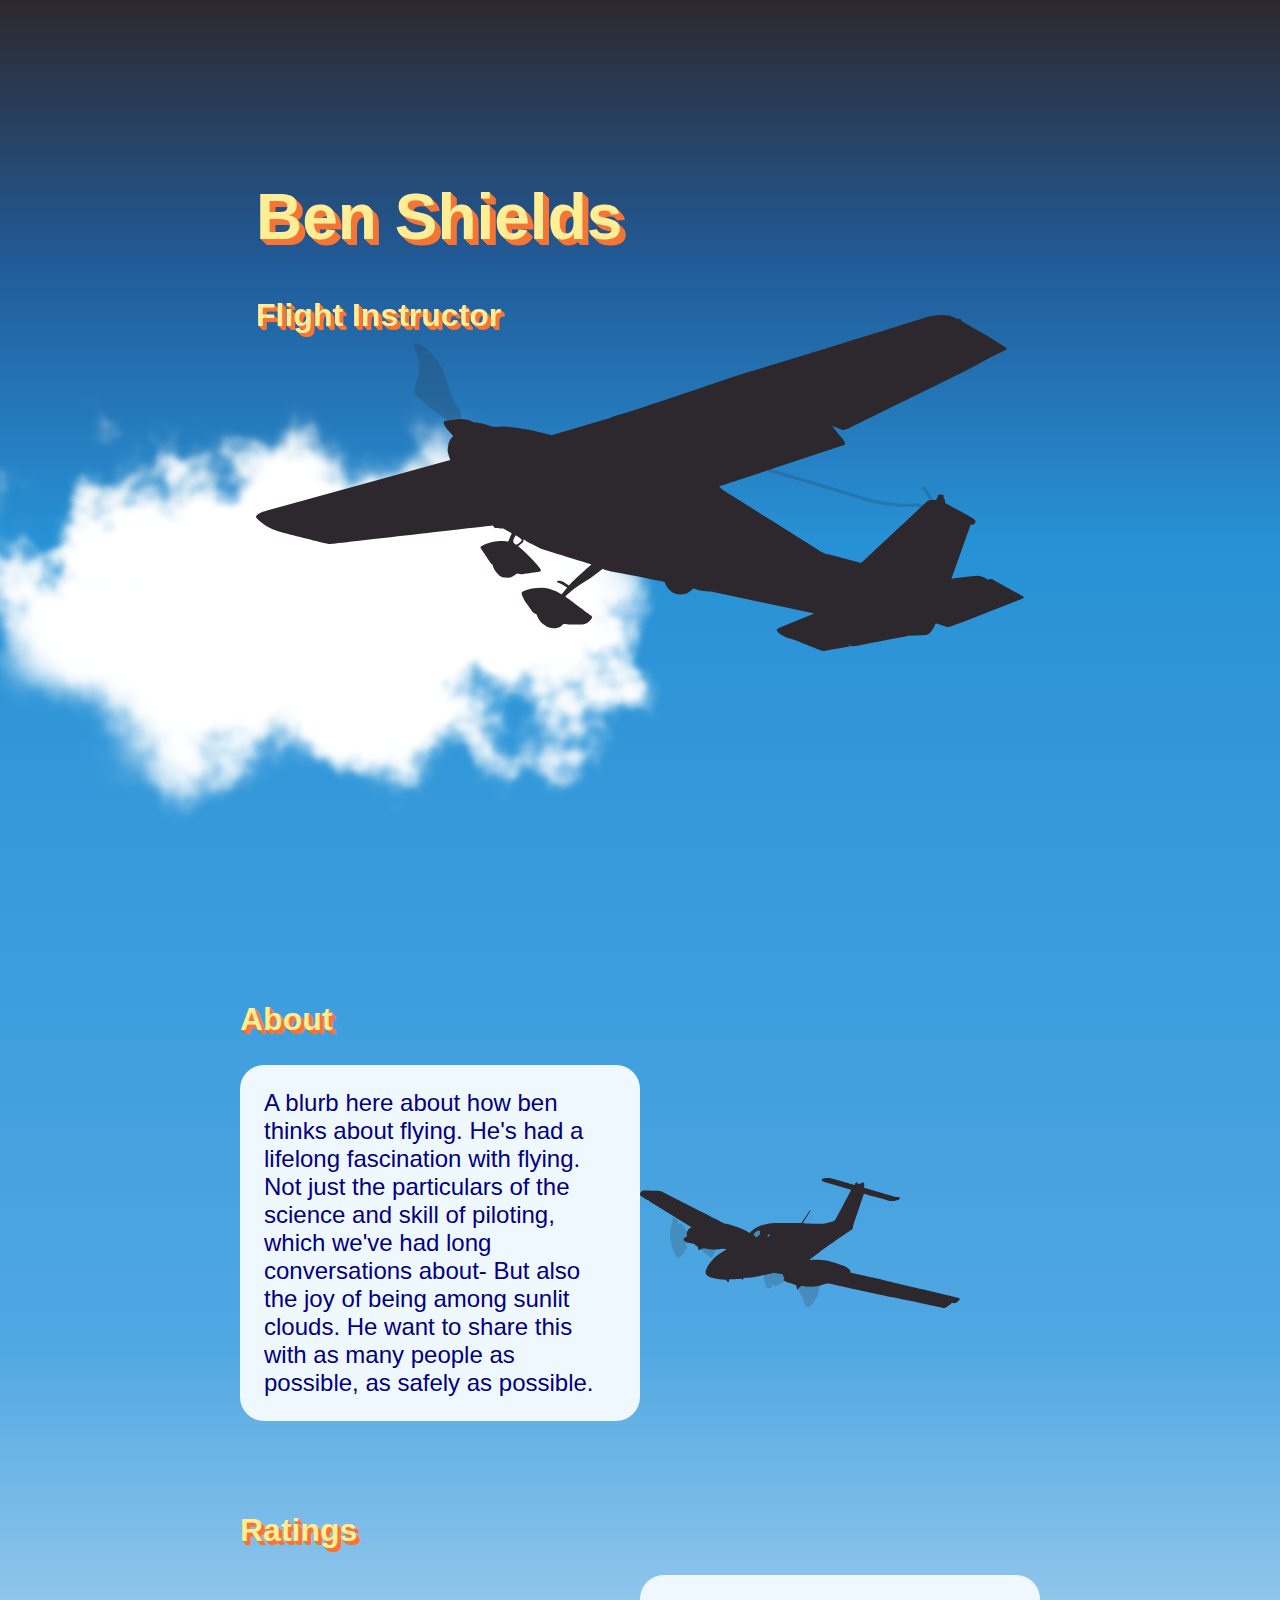
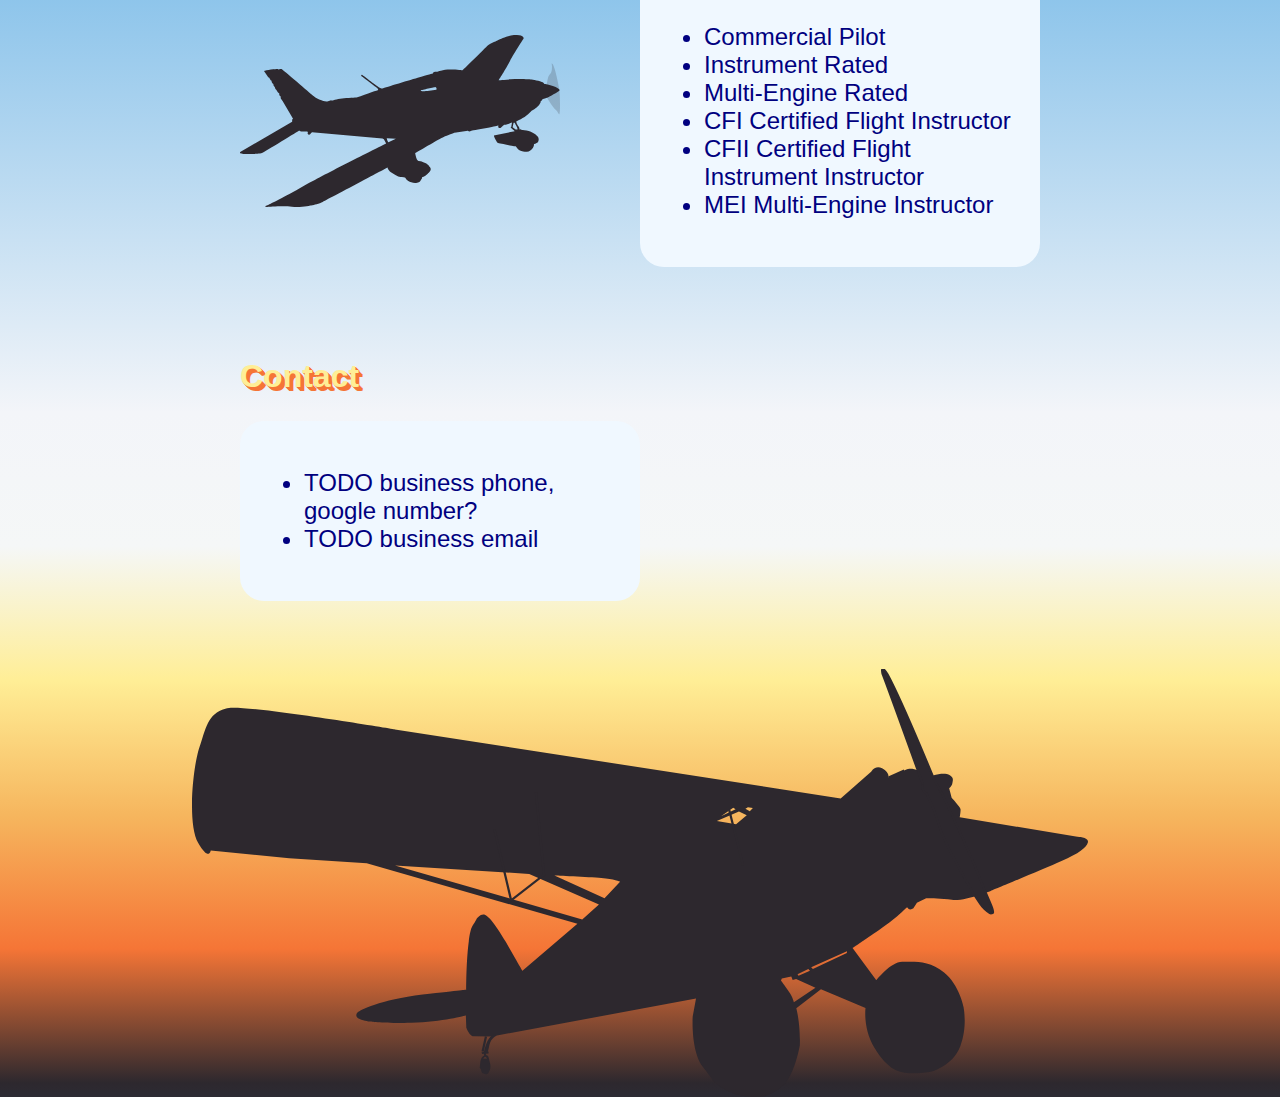
==== commit 61d92439: "further tweaking layout" ====
--- a/index.html
+++ b/index.html
@@ -6,53 +6,64 @@
         <!-- <script src="../d3/d3.min.js"></script> -->
         <link href="index.css" rel="stylesheet"></link>
     </head>
+
+    <header>
+        <div class="title">
+            <h1>Ben Shields</h1>
+            <h2>Flight Instructor</h2>
+        </div>
+        
+        <div class="cloud light"></div>
+        <div class="cloud dim"></div>
+        <a href="#mission">
+            <image src="cessna-172-skyhawk.svg"></image>
+        </a>
+    </header>
+
     <main>
-        <header>
-            <div class="title">
-                <h1>Ben Shields</h1>
-                <h2>Flight Instructor</h2>
+        
+        <section id="mission">
+            <h2>About</h2>
+            <div> A blurb here about how ben thinks about flying.
+                He's had a lifelong fascination with flying.
+                Not just the particulars of the science and skill of piloting, which we've had long conversations about-
+                But also the joy of being among sunlit clouds.
+                He want to share this with as many people as possible, as safely as possible.
             </div>
-            
-            <div class="cloud light"></div>
-            <div class="cloud dim"></div>
-            <a href="#mission">
-                <image src="cessna-172-skyhawk.svg"></image>
-            </a>
-        </header>
+            <image src="piper-pa-44-seminole.svg"></image>
+        </section>
     
-        <section class="cred">
+        <section id="credentials">
+            <h2>Ratings</h2>
+            <image src="piper-PA28-181-archer.svg"></image>
+            <div>
+                <ul>
+                    <li>Commercial Pilot</li>
+                    <li>Instrument Rated</li>
+                    <li>Multi-Engine Rated</li>
+                    <li>CFI Certified Flight Instructor</li>
+                    <li>CFII Certified Flight Instrument Instructor</li>
+                    <li>MEI Multi-Engine Instructor</li>
+                </ul>
+            </div>
         </section>
 
-        <section id="mission">
-            <!-- <h2>Mission</h2> -->
-            <ul>
-                <!-- <li><h2>CFI</h2></li>
-                <li><h2>CFII</h2></li>
-                <li><h2>MEI</h2></li> -->
-                <li>Commercial Pilot</li>
-                <li>Instrument Rated</li>
-                <li>Multi-Engine Rated</li>
-                <li>CFI Certified Flight Instructor</li>
-                <li>CFII Certified Flight Instrument Instructor</li>
-                <li>MEI Multi-Engine Instructor</li>
-            </ul>
-            <p> A blurb here about how ben thinks about flying.
-                He's had a lifelong fascination with flying.
-                Not just the particulars of the science and skill of piloting, which we've had long conversations about-
-                But also the pure joy of being among sunlit clouds.
-                He want to share this with as many people as possible, as safely as possible.
-            </p>
+        <section id="contact">
             <h2>Contact</h2>
-            <ul>
-                <li>TODO business phone, google number?</li>
-                <li>TODO business email</li>
-            </ul>
-            <h2>Home Airport</h2>
-            <p>TODO embed open map directions or something...</p>
-            <image src="piper-PA28-181-archer.svg"></image>
-            <image src="piper-pa-44-seminole.svg"></image>
+            <div>
+                <ul>
+                    <li>TODO business phone, google number?</li>
+                    <li>TODO business email</li>
+                </ul>
+            </div>
+            <!-- <h2>Home Airport</h2>
+            <p>TODO embed open map directions or something...</p> -->
         </section>
     </main>
+
+    <!-- <div class="test">
+        teswtalskdjflaksj
+    </div> -->
 
     <footer>
         <image src="piper-j3-cub.svg" ></image>
@@ -69,7 +80,4 @@
         </filter>
     </svg>
 
-    <script type="module">
-        //
-    </script>
 </html>--- a/index.css
+++ b/index.css
@@ -10,16 +10,22 @@
 }
 html {
     scroll-behavior: smooth;
+    margin: 0;
+}
+section {
+    max-width: 50em;
+    padding: 2em;
+    margin: auto;
+    /* padding-bottom: 0; */
+
+    display: grid;
+    grid-template-rows: auto auto;
+    grid-template-columns: 50% 50%;
+    align-items: center;
+}
+h1 {
     font-family: Impact, Haettenschweiler, 'Arial Narrow Bold', sans-serif;
     color:#ffee96;
-}
-section {
-    max-width: 40rem;
-    padding: 2rem;
-    margin: auto;
-    /* padding-bottom: 0; */
-}
-h1 {
     font-style: bold, italic;
     font-size: 4em;
     text-shadow: 
@@ -31,6 +37,8 @@
         #f57536 6px 6px;
 }
 h2 {
+    font-family: Impact, Haettenschweiler, 'Arial Narrow Bold', sans-serif;
+    color:#ffee96;
     font-style: bold, italic;
     font-size: 2em;
     text-shadow:
@@ -39,11 +47,28 @@
         #f57536 3px 3px,
         #f57536 4px 4px;
 }
-p, ul {
-    font-size: 1.25em;
-}
+
 body {
+    scroll-behavior: smooth;
+    overflow-x: hidden;
+    margin: 0;
+}
+html {
     background: linear-gradient(180deg,
+        #2d282e 0%,
+        #215c9a 10%,
+        #2791d5 20%,
+        #4fa7e2 50%,
+        
+        #f3f5f9 75%,
+        #f5f7f7 80%,
+        #ffee96 85%,
+        #f6b65e 90%,
+        #f57536 95%,
+        #2d282e 100%,
+        #2d282e 100%
+    );
+    /* xxxbackground: linear-gradient(180deg,
         #2d282e 0%,
         #215c9a 20%,
         #2791d5 30%,
@@ -54,12 +79,19 @@
         #f6b65e 90%,
         #f57536 95%,
         #2d282e 100%
+    ); */
+}
+
+/* div.test {
+    background : linear-gradient(180deg,
+        #f5f7f7 0%,
+        #ffee96 25%,
+        #f6b65e 75%,
+        #f57536 95%,
+        #2d282e 100%
     );
-    scroll-behavior: smooth;
-    overflow-x: hidden;
-}
-
-/* header */
+} */
+
 header {
     width: 100%;
     height: 100vh;
@@ -90,17 +122,46 @@
     to {margin-top: 0vh;}
 }
 /* add cloud in back */
-
+/* maybe cloud should stick the whole way down and change color as sun sets...*/
+
+section > div {
+    font-family: 'Gill Sans', 'Gill Sans MT', Calibri, 'Trebuchet MS', sans-serif;
+    font-size: 1.5em;
+    background-color: aliceblue;
+    color: navy;
+    padding: 1em;
+    border-radius: 1em;
+}
+
+section > h2 {
+    grid-row: 1 / 2;
+    grid-column: 1 / 3;
+}
+
+section#mission > img {
+    /* display: relative;
+    left: -10em; */
+    /* float: right; */
+    width: 20em;
+}
+
+section#credentials > img {
+    float: left;
+    width: 20em;
+}
 
 footer {
-    overflow: hidden;
+    position: relative;
+    width: 100%;
+    /* height: 100vh; */
+    /* overflow: hidden; */
 }
 footer > img {
     width: 70vw;
     height: auto;
     position: relative;
     left: 15vw;
-    bottom: 0;/*-4vh;*/
+    bottom: -4vh;
 }
 
 /* The CSS part of the procedural single div cloud stuff */
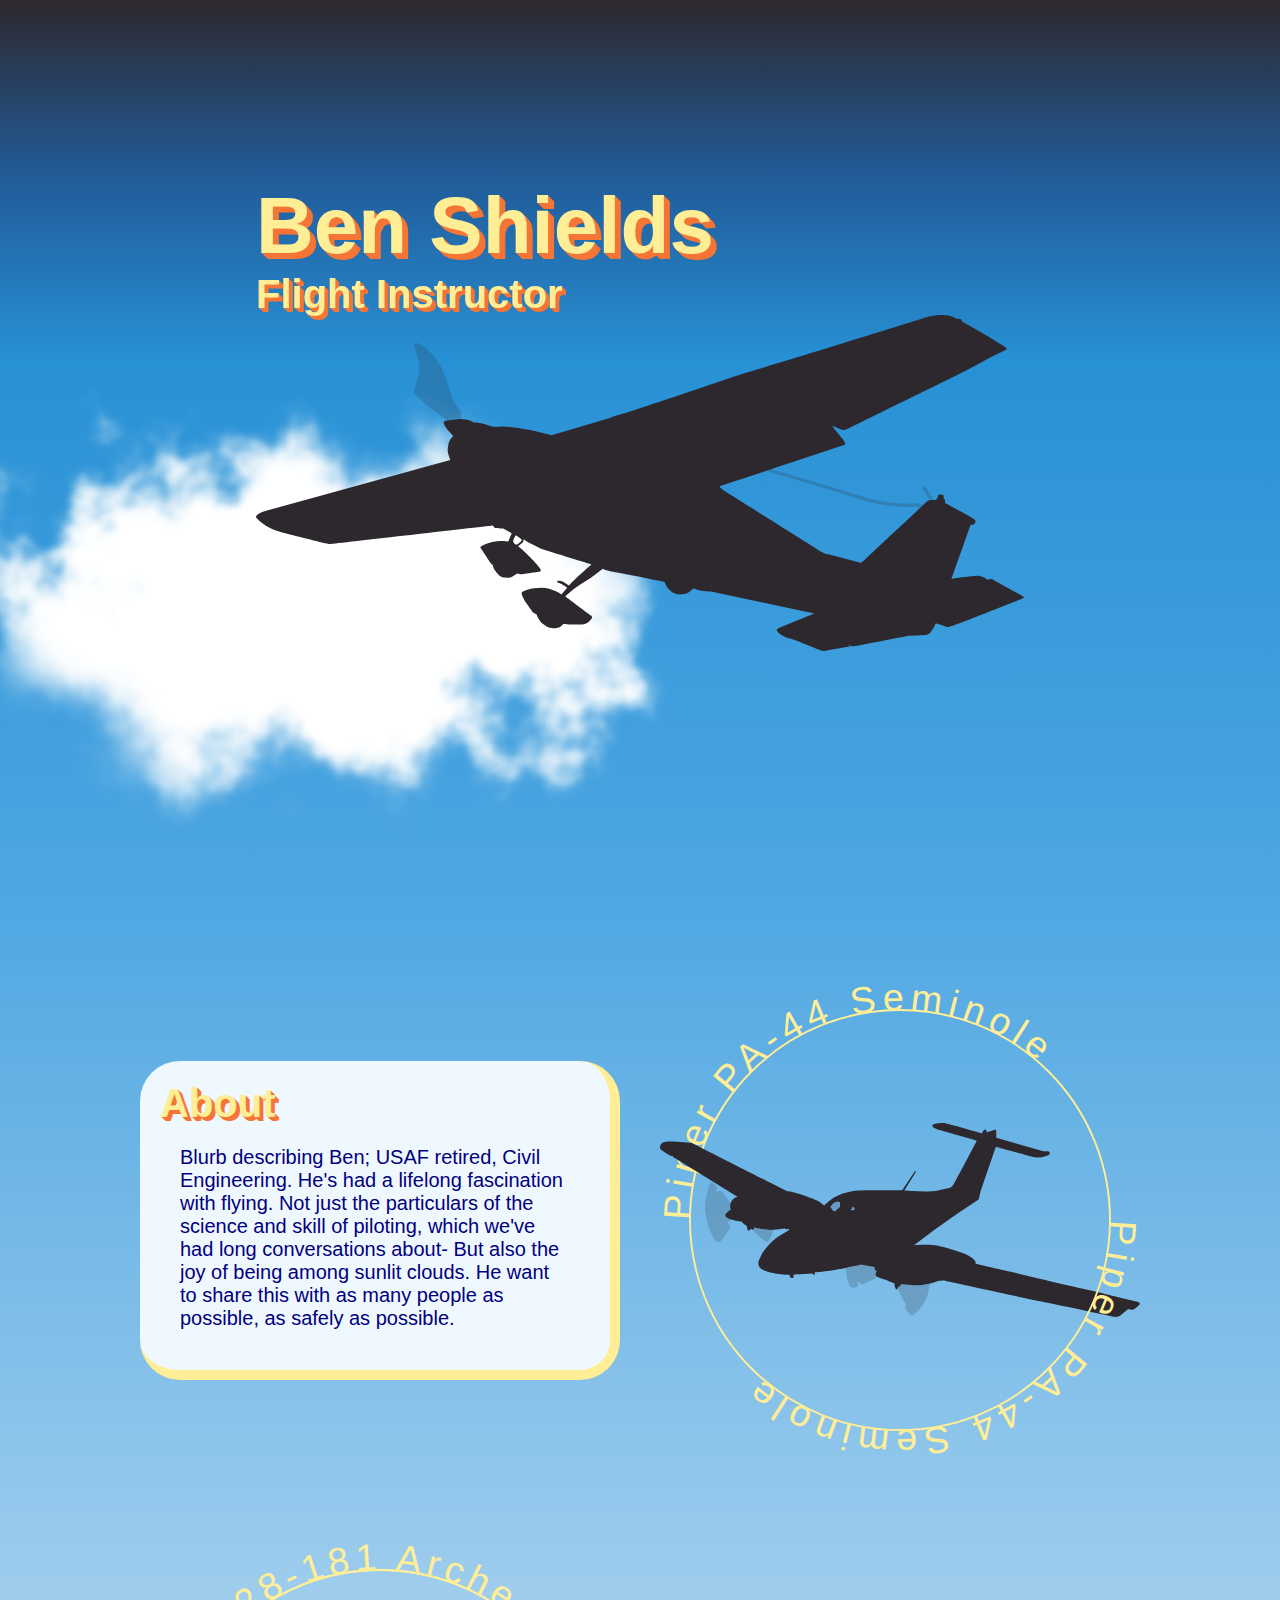
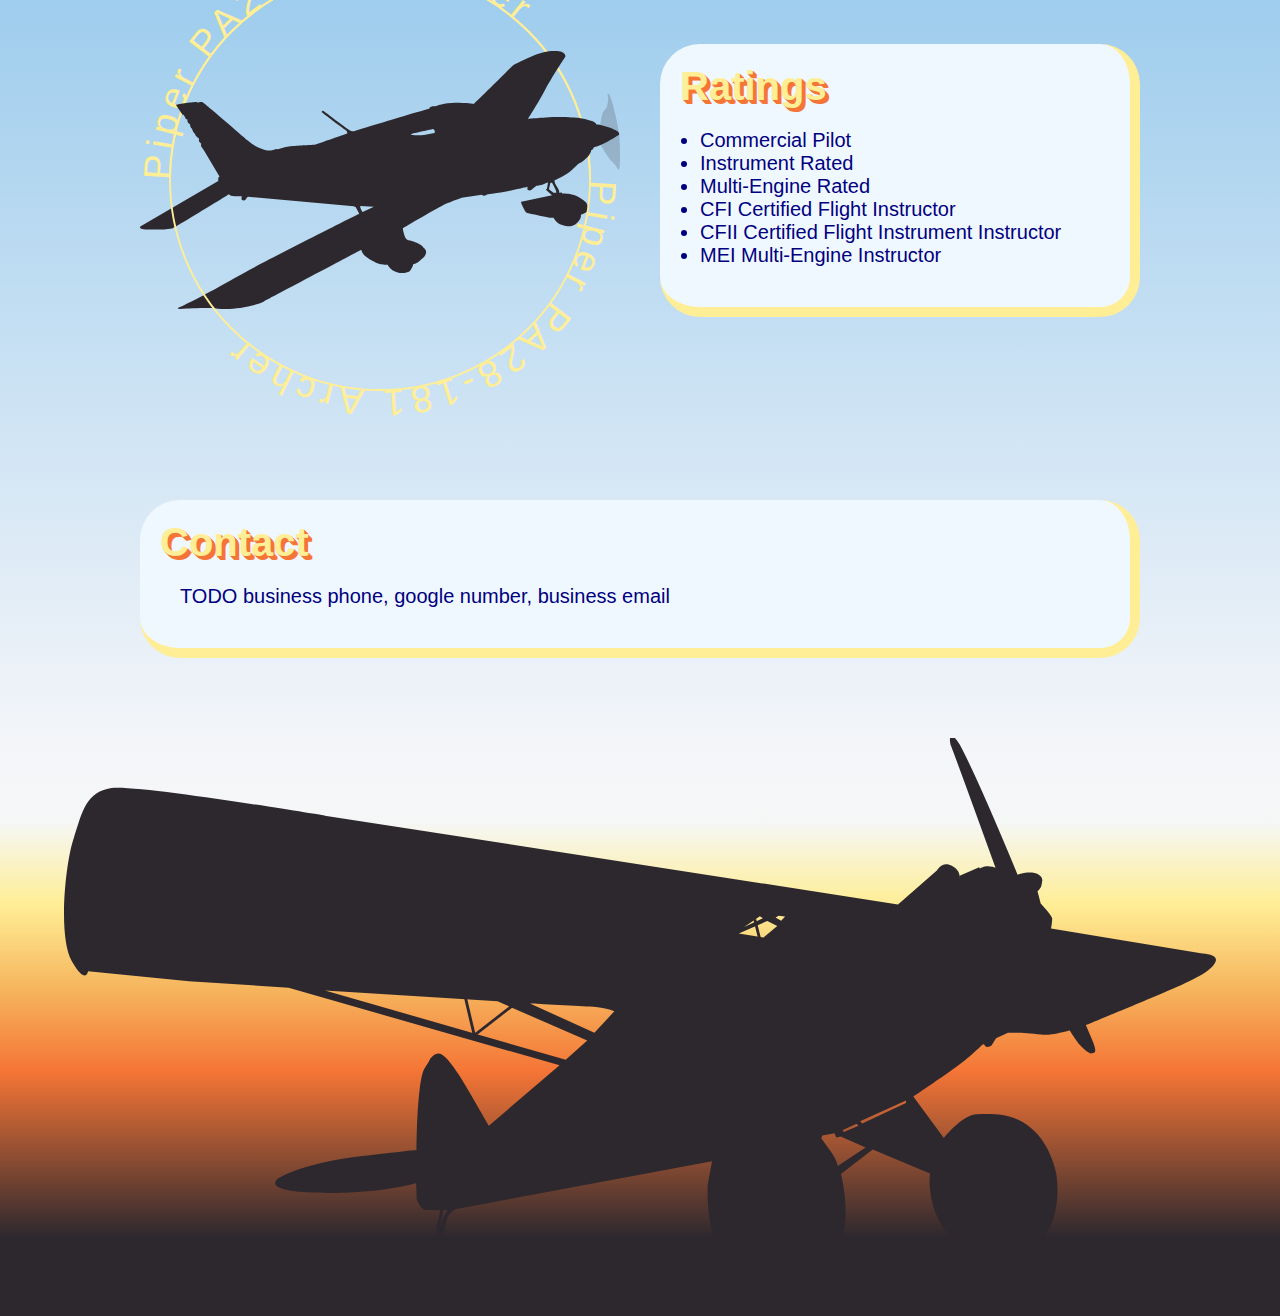
==== commit 1af69f7f: "better..." ====
--- a/index.html
+++ b/index.html
@@ -21,22 +21,76 @@
     </header>
 
     <main>
-        
         <section id="mission">
-            <h2>About</h2>
-            <div> A blurb here about how ben thinks about flying.
-                He's had a lifelong fascination with flying.
-                Not just the particulars of the science and skill of piloting, which we've had long conversations about-
-                But also the joy of being among sunlit clouds.
-                He want to share this with as many people as possible, as safely as possible.
-            </div>
-            <image src="piper-pa-44-seminole.svg"></image>
+            <span>
+                <h2>About</h2>
+                <p>
+                    Blurb describing Ben; USAF retired, Civil Engineering.
+                    He's had a lifelong fascination with flying.
+                    Not just the particulars of the science and skill of piloting, which we've had long conversations about-
+                    But also the joy of being among sunlit clouds.
+                    He want to share this with as many people as possible, as safely as possible.
+                </p>
+            </span>
+            <!-- <image src="piper-pa-44-seminole.svg"></image> -->
+            <svg viewBox="0 0 256 256">
+
+                <path id="uppercircle" d="M 16,128 A 40 40 0 0 1 240, 128"></path>
+                <text x="0" y="20" textLength="100%">
+                    <textPath href="#uppercircle" lengthAdjust="spacing">
+                        Piper PA-44 Seminole
+                    </textPath>
+                </text>
+                
+                <image 
+                    x="0", y="0",
+                    width="100%", height="100%",
+                    preserveAspectRatio="xMidYMid",
+                    href="piper-pa-44-seminole.svg">
+
+                </image>
+                
+                <path id="lowercircle" d="M 240,128 A 40 40 0 1 1 16,128"></path>
+                <text x="0" y="20" textLength="100%">
+                    <textPath href="#lowercircle" lengthAdjust="spacing">
+                        <!-- MEI Multi-Engine Instructor -->
+                        Piper PA-44 Seminole
+                    </textPath>
+                </text>
+            </svg>
         </section>
     
-        <section id="credentials">
-            <h2>Ratings</h2>
-            <image src="piper-PA28-181-archer.svg"></image>
-            <div>
+        <section id="ratings">
+            <!-- <image src="piper-PA28-181-archer.svg"></image> -->
+            <svg viewBox="0 0 256 256">
+
+                <path id="uppercircle" d="M 16,128 A 40 40 0 0 1 240, 128"></path>
+                
+                <path id="uppercircle" d="M 16,128 A 40 40 0 0 1 240, 128"></path>
+                <text x="0" y="20" textLength="100%">
+                    <textPath href="#uppercircle" lengthAdjust="spacing">
+                        Piper PA28-181 Archer
+                    </textPath>
+                </text>
+                
+                <image 
+                    x="0", y="0",
+                    width="100%", height="100%",
+                    preserveAspectRatio="xMidYMid",
+                    href="piper-PA28-181-archer.svg">
+
+                </image>
+                
+                <path id="lowercircle" d="M 240,128 A 40 40 0 1 1 16,128"></path>
+                <text x="0" y="20" textLength="100%">
+                    <textPath href="#lowercircle" lengthAdjust="spacing">
+                        <!-- MEI Multi-Engine Instructor -->
+                        Piper PA28-181 Archer
+                    </textPath>
+                </text>
+            </svg>
+            <span>
+                <h2>Ratings</h2>
                 <ul>
                     <li>Commercial Pilot</li>
                     <li>Instrument Rated</li>
@@ -45,16 +99,13 @@
                     <li>CFII Certified Flight Instrument Instructor</li>
                     <li>MEI Multi-Engine Instructor</li>
                 </ul>
-            </div>
+            </span>
         </section>
 
         <section id="contact">
-            <h2>Contact</h2>
             <div>
-                <ul>
-                    <li>TODO business phone, google number?</li>
-                    <li>TODO business email</li>
-                </ul>
+                <h2>Contact</h2>
+                <p>TODO business phone, google number, business email</p>
             </div>
             <!-- <h2>Home Airport</h2>
             <p>TODO embed open map directions or something...</p> -->
--- a/index.css
+++ b/index.css
@@ -8,53 +8,15 @@
     /* --cloud-dim: #ffee96ff;
     --cloud-bright: #f5753677; */
 }
+
+* {
+    margin: 0;
+    padding: 0;
+}
+
 html {
     scroll-behavior: smooth;
-    margin: 0;
-}
-section {
-    max-width: 50em;
-    padding: 2em;
-    margin: auto;
-    /* padding-bottom: 0; */
-
-    display: grid;
-    grid-template-rows: auto auto;
-    grid-template-columns: 50% 50%;
-    align-items: center;
-}
-h1 {
-    font-family: Impact, Haettenschweiler, 'Arial Narrow Bold', sans-serif;
-    color:#ffee96;
-    font-style: bold, italic;
-    font-size: 4em;
-    text-shadow: 
-        #f57536 1px 1px,
-        #f57536 2px 2px,
-        #f57536 3px 3px,
-        #f57536 4px 4px,
-        #f57536 5px 5px,
-        #f57536 6px 6px;
-}
-h2 {
-    font-family: Impact, Haettenschweiler, 'Arial Narrow Bold', sans-serif;
-    color:#ffee96;
-    font-style: bold, italic;
-    font-size: 2em;
-    text-shadow:
-        #f57536 1px 1px,
-        #f57536 2px 2px,
-        #f57536 3px 3px,
-        #f57536 4px 4px;
-}
-
-body {
-    scroll-behavior: smooth;
-    overflow-x: hidden;
-    margin: 0;
-}
-html {
-    background: linear-gradient(180deg,
+    /* background: linear-gradient(180deg,
         #2d282e 0%,
         #215c9a 10%,
         #2791d5 20%,
@@ -67,34 +29,21 @@
         #f57536 95%,
         #2d282e 100%,
         #2d282e 100%
-    );
-    /* xxxbackground: linear-gradient(180deg,
-        #2d282e 0%,
-        #215c9a 20%,
-        #2791d5 30%,
-        #4fa7e2 50%,
-        #f3f5f9 60%,
-        #f5f7f7 80%,
-        #ffee96 85%,
-        #f6b65e 90%,
-        #f57536 95%,
-        #2d282e 100%
     ); */
-}
-
-/* div.test {
-    background : linear-gradient(180deg,
-        #f5f7f7 0%,
-        #ffee96 25%,
-        #f6b65e 75%,
-        #f57536 95%,
-        #2d282e 100%
-    );
-} */
+    font-family: 'Gill Sans', 'Gill Sans MT', Calibri, 'Trebuchet MS', sans-serif;
+    font-size: 1.25em;
+    background-color: #2d282e;
+}
 
 header {
     width: 100%;
     height: 100vh;
+    background: linear-gradient(180deg,
+        #2d282e 0%,
+        #215c9a 20%,
+        #2791d5 40%,
+        #4fa7e2 100%
+    );
 }
 header > div.title {
     position: sticky;
@@ -124,44 +73,104 @@
 /* add cloud in back */
 /* maybe cloud should stick the whole way down and change color as sun sets...*/
 
-section > div {
-    font-family: 'Gill Sans', 'Gill Sans MT', Calibri, 'Trebuchet MS', sans-serif;
-    font-size: 1.5em;
+main {
+    padding: 2em;
+    background: linear-gradient(180deg,
+        #4fa7e2 0%,
+        #f3f5f9 100%
+    );
+}
+
+section {
+    max-width: 50em;
+    padding: 2em;
+    margin: auto;
+    /* padding-bottom: 0; */
+
+    display: grid;
+    grid-template-rows: auto auto;
+    grid-template-columns: 1fr 1fr;
+    grid-column-gap: 2em;
+    align-items: center;
+}
+
+section > span, section > div {
     background-color: aliceblue;
     color: navy;
     padding: 1em;
     border-radius: 1em;
+    border-style: solid;
+    border-width: 0 0.5rem 0.5rem 0;
+    border-radius: 2em;
+    /* border-color: #f57536; */
+    border-color: #ffee96;
+}
+
+section > div {
+    grid-column: 1 / 3;
 }
 
 section > h2 {
+    justify-self: center;
     grid-row: 1 / 2;
     grid-column: 1 / 3;
 }
 
-section#mission > img {
-    /* display: relative;
-    left: -10em; */
-    /* float: right; */
+section > svg {
+    width: 100%;
+}
+
+section > img {
     width: 20em;
 }
 
-section#credentials > img {
-    float: left;
-    width: 20em;
-}
-
 footer {
+    background: linear-gradient(180deg,
+        #f3f5f9 0%,
+        #f5f7f7 15%,
+        #ffee96 30%,
+        #f6b65e 45%,
+        #f57536 60%,
+        #2d282e 90%,
+        #2d282e 100%
+    );
+}
+
+footer > img {
     position: relative;
-    width: 100%;
-    /* height: 100vh; */
-    /* overflow: hidden; */
-}
-footer > img {
-    width: 70vw;
+    left: 5%;
+    width: 90%;
     height: auto;
-    position: relative;
-    left: 15vw;
-    bottom: -4vh;
+}
+
+h1 {
+    font-family: Impact, Haettenschweiler, 'Arial Narrow Bold', sans-serif;
+    color:#ffee96;
+    font-style: bold, italic;
+    font-size: 4em;
+    text-shadow: 
+        #f57536 1px 1px,
+        #f57536 2px 2px,
+        #f57536 3px 3px,
+        #f57536 4px 4px,
+        #f57536 5px 5px,
+        #f57536 6px 6px;
+}
+
+h2 {
+    font-family: Impact, Haettenschweiler, 'Arial Narrow Bold', sans-serif;
+    color:#ffee96;
+    font-style: bold, italic;
+    font-size: 2em;
+    text-shadow:
+        #f57536 1px 1px,
+        #f57536 2px 2px,
+        #f57536 3px 3px,
+        #f57536 4px 4px;
+}
+
+ul, p {
+    padding: 1em;
 }
 
 /* The CSS part of the procedural single div cloud stuff */
@@ -212,3 +221,18 @@
     }
     100% { box-shadow: 100vw 5vw 2em -60px var(--cloud-dim); }
 }
+
+textPath {
+    fill : #ffee96;
+}
+path {
+    fill: none;
+    stroke: #ffee96;
+}
+/* section {
+    max-width: 40rem;
+    padding: 2rem;
+    margin: auto;
+    padding-bottom: 0;
+}  */
+/* thanks jrl.ninja*/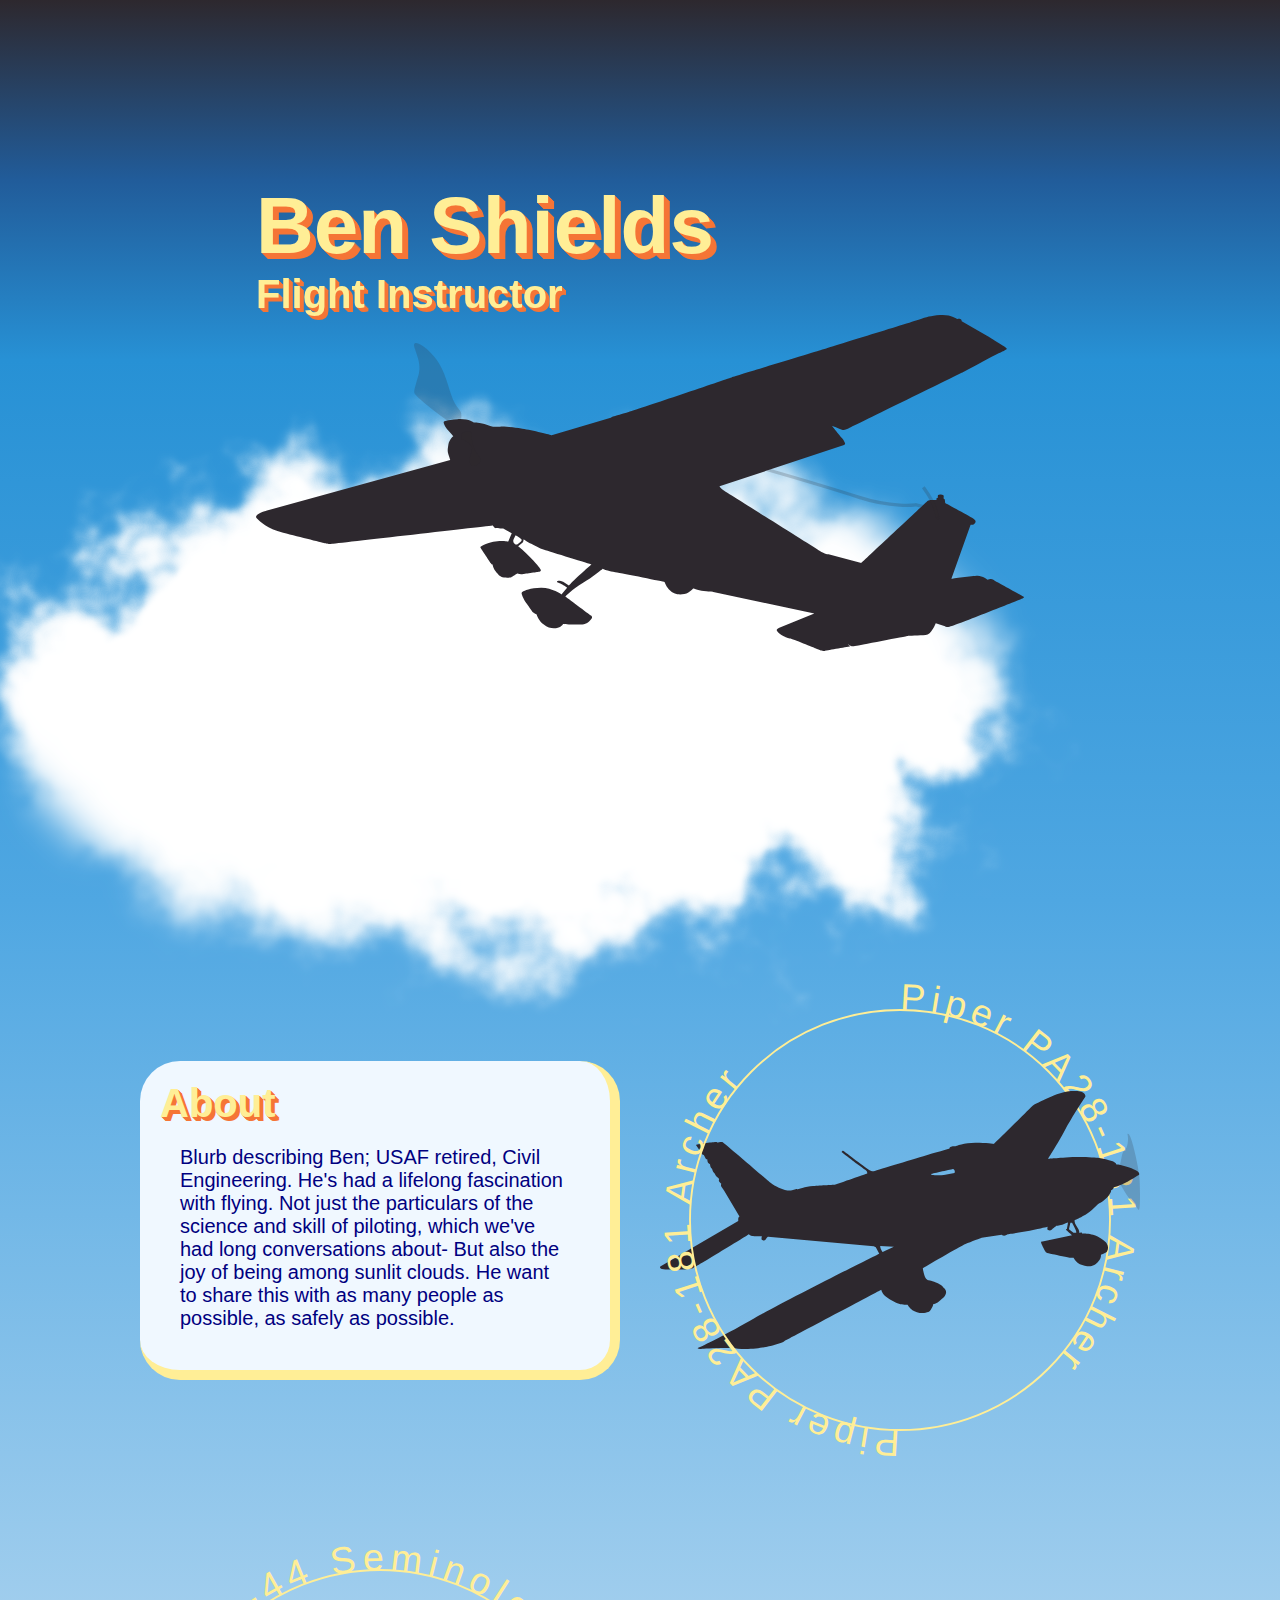
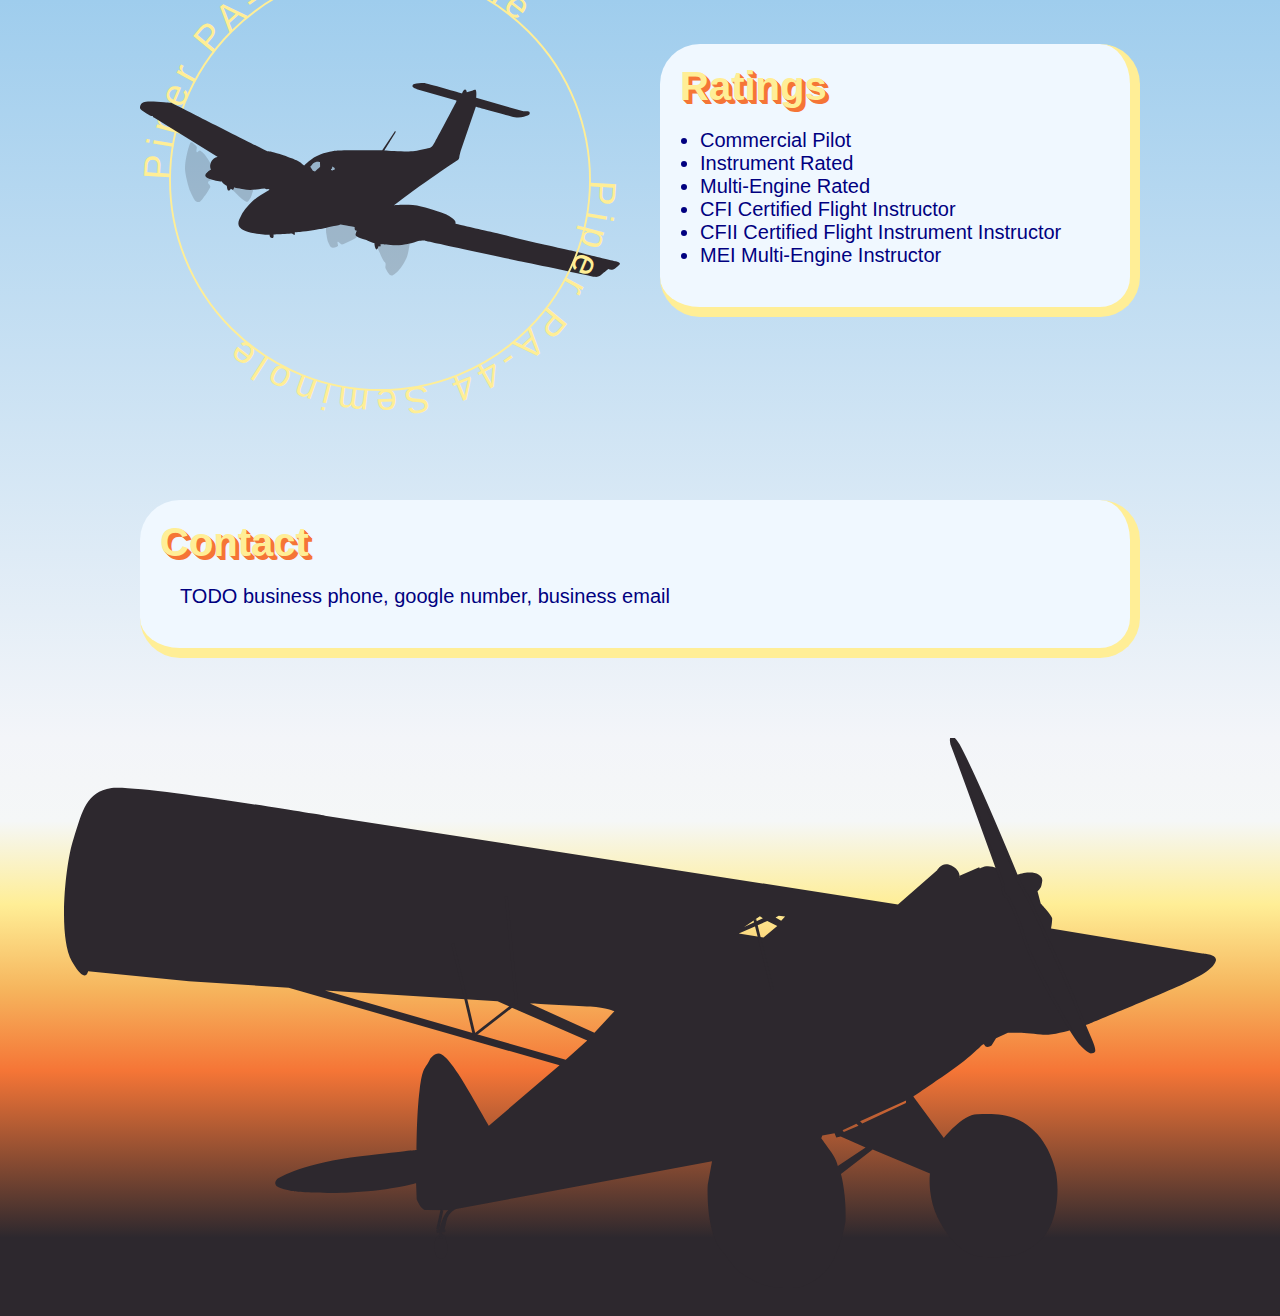
==== commit 5dc07df4: "fixed circle overlap" ====
--- a/index.html
+++ b/index.html
@@ -2,8 +2,7 @@
 <html>
     <head>
         <meta charset="utf-8">
-        <title>Clouds</title>
-        <!-- <script src="../d3/d3.min.js"></script> -->
+        <title>Ben Shields</title>
         <link href="index.css" rel="stylesheet"></link>
     </head>
 
@@ -12,12 +11,9 @@
             <h1>Ben Shields</h1>
             <h2>Flight Instructor</h2>
         </div>
-        
         <div class="cloud light"></div>
         <div class="cloud dim"></div>
-        <a href="#mission">
-            <image src="cessna-172-skyhawk.svg"></image>
-        </a>
+        <image src="cessna-172-skyhawk.svg"></image>
     </header>
 
     <main>
@@ -32,43 +28,13 @@
                     He want to share this with as many people as possible, as safely as possible.
                 </p>
             </span>
-            <!-- <image src="piper-pa-44-seminole.svg"></image> -->
-            <svg viewBox="0 0 256 256">
 
-                <path id="uppercircle" d="M 16,128 A 40 40 0 0 1 240, 128"></path>
-                <text x="0" y="20" textLength="100%">
-                    <textPath href="#uppercircle" lengthAdjust="spacing">
-                        Piper PA-44 Seminole
-                    </textPath>
-                </text>
-                
-                <image 
-                    x="0", y="0",
-                    width="100%", height="100%",
-                    preserveAspectRatio="xMidYMid",
-                    href="piper-pa-44-seminole.svg">
-
-                </image>
-                
-                <path id="lowercircle" d="M 240,128 A 40 40 0 1 1 16,128"></path>
-                <text x="0" y="20" textLength="100%">
-                    <textPath href="#lowercircle" lengthAdjust="spacing">
-                        <!-- MEI Multi-Engine Instructor -->
-                        Piper PA-44 Seminole
-                    </textPath>
-                </text>
-            </svg>
-        </section>
-    
-        <section id="ratings">
             <!-- <image src="piper-PA28-181-archer.svg"></image> -->
             <svg viewBox="0 0 256 256">
 
-                <path id="uppercircle" d="M 16,128 A 40 40 0 0 1 240, 128"></path>
-                
-                <path id="uppercircle" d="M 16,128 A 40 40 0 0 1 240, 128"></path>
+                <path id="rightcircle" d="M 128,16 A 40 40 0 0 1 128, 240"></path>
                 <text x="0" y="20" textLength="100%">
-                    <textPath href="#uppercircle" lengthAdjust="spacing">
+                    <textPath href="#rightcircle" lengthAdjust="spacing">
                         Piper PA28-181 Archer
                     </textPath>
                 </text>
@@ -81,14 +47,39 @@
 
                 </image>
                 
+                <path id="leftcircle" d="M 128,240 A 40 40 0 0 1 128, 16"></path>
+                <text x="0" y="20" textLength="100%">
+                    <textPath href="#leftcircle" lengthAdjust="spacing">
+                        Piper PA28-181 Archer
+                    </textPath>
+                </text>
+                <!-- TODO Split the image instead of the circle so you can rotate the text freely... -->
+            </svg>
+        </section>
+    
+        <section id="ratings">
+            <!-- <image src="piper-pa-44-seminole.svg"></image> -->
+            <svg viewBox="0 0 256 256">
+                <path id="uppercircle" d="M 16,128 A 40 40 0 0 1 240, 128"></path>
+                <text x="0" y="20" textLength="100%">
+                    <textPath href="#uppercircle" lengthAdjust="spacing">
+                        Piper PA-44 Seminole
+                    </textPath>
+                </text>
+                <image 
+                    x="0", y="0",
+                    width="100%", height="100%",
+                    preserveAspectRatio="xMidYMid",
+                    href="piper-pa-44-seminole.svg">
+                </image>
                 <path id="lowercircle" d="M 240,128 A 40 40 0 1 1 16,128"></path>
                 <text x="0" y="20" textLength="100%">
                     <textPath href="#lowercircle" lengthAdjust="spacing">
-                        <!-- MEI Multi-Engine Instructor -->
-                        Piper PA28-181 Archer
+                        Piper PA-44 Seminole
                     </textPath>
                 </text>
             </svg>
+
             <span>
                 <h2>Ratings</h2>
                 <ul>
--- a/index.css
+++ b/index.css
@@ -1,6 +1,6 @@
 /* Cloud parameters */
 :root {
-    --cloud-size: 50vw;
+    --cloud-size: 50em;
     --cloud-period: 45000ms;
     --cloud-fluffy: 2em;
     --cloud-bright: #FFF;
